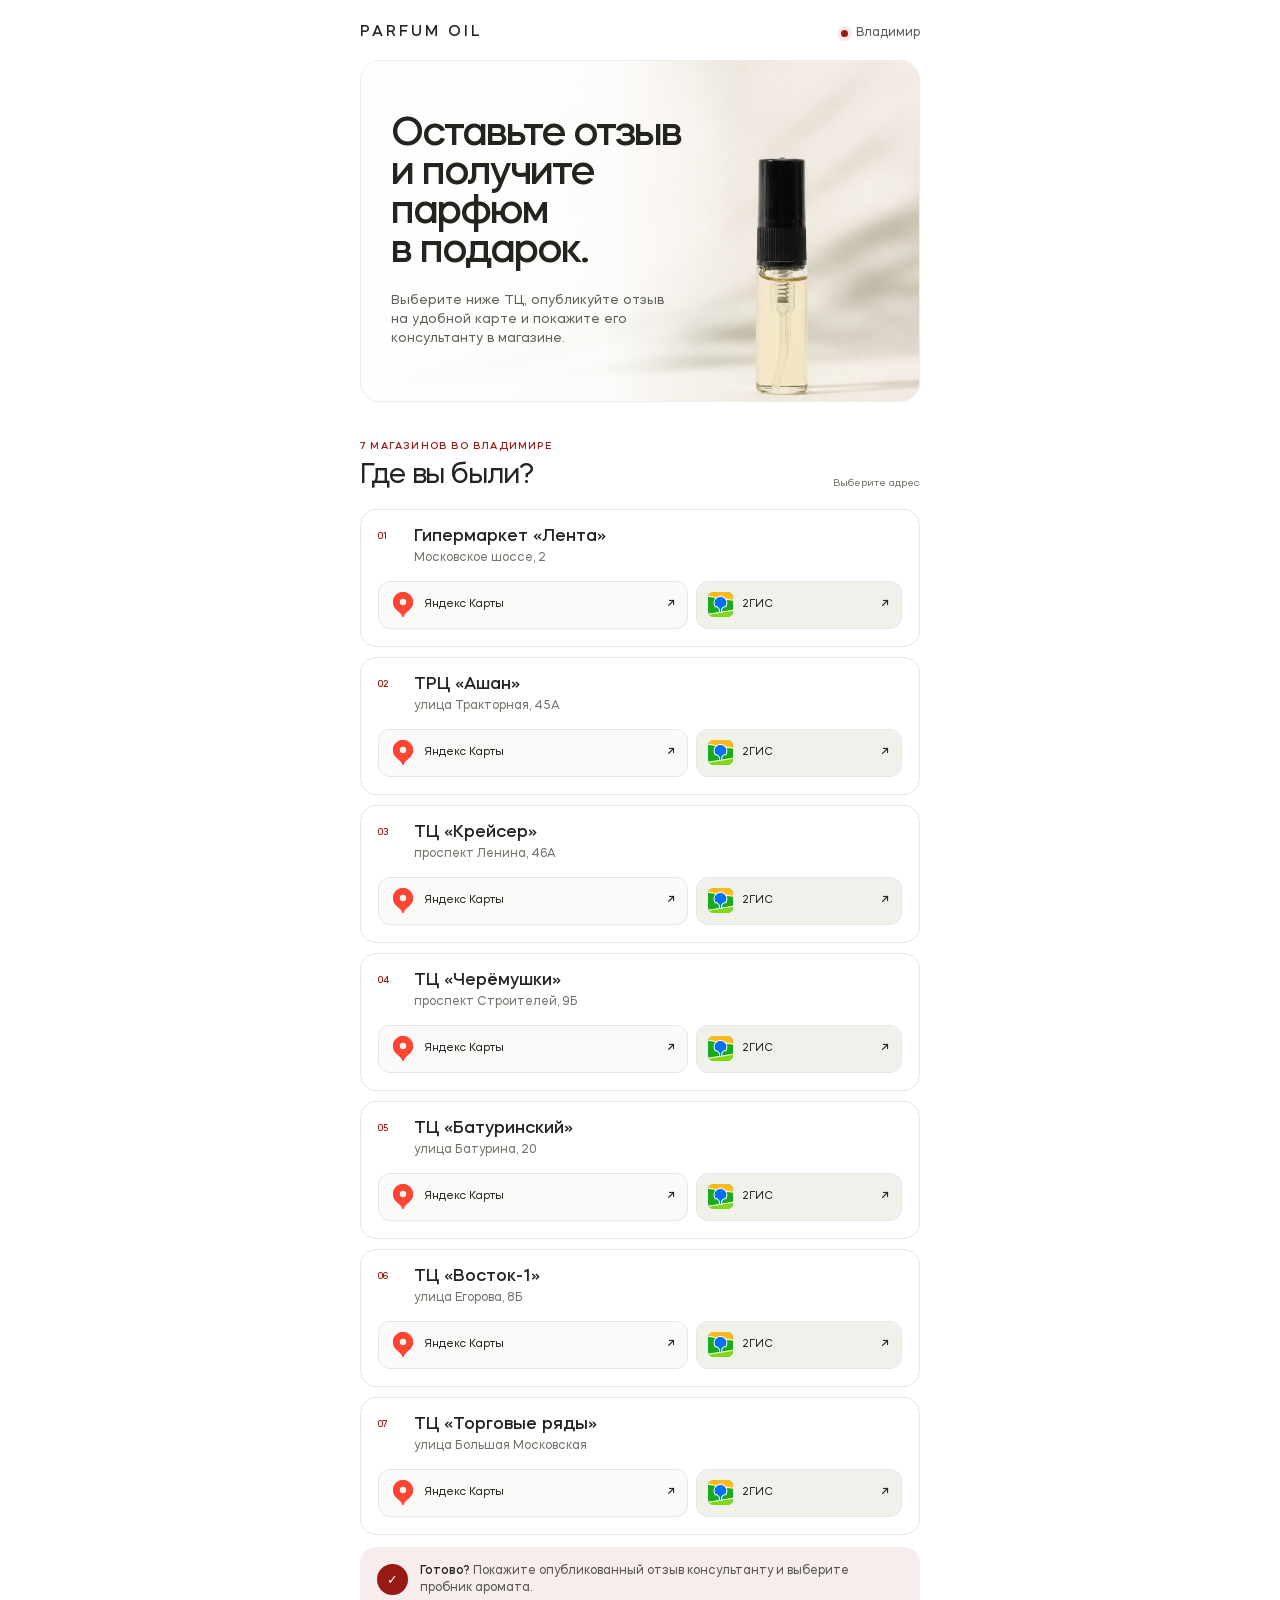
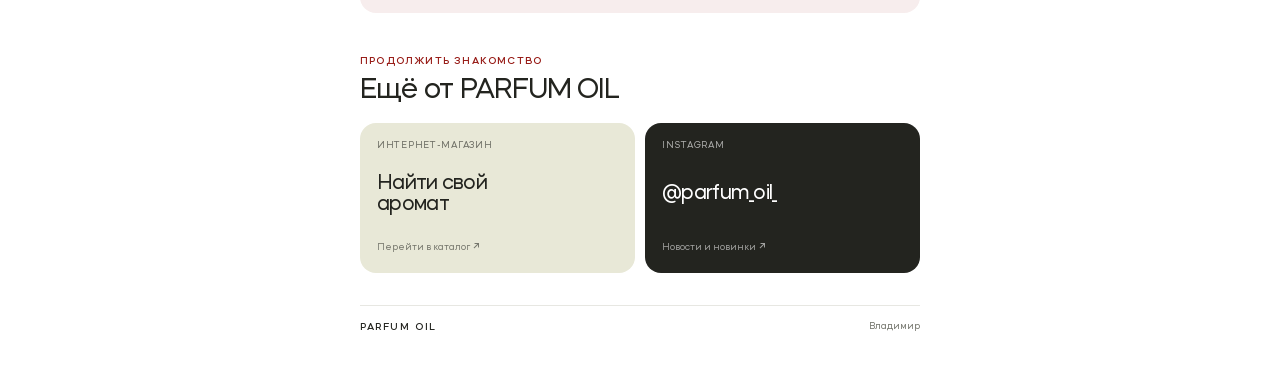
==== index.html @ 74a13878 "Publish static Vladimir review landing page" ====
<!doctype html>
<html lang="ru">
  <head>
    <meta charset="UTF-8" />
    <meta name="viewport" content="width=device-width, initial-scale=1" />
    <meta name="theme-color" content="#ffffff" />
    <meta
      name="description"
      content="Адреса PARFUM OIL во Владимире и ссылки для публикации отзыва."
    />
    <title>PARFUM OIL — отзыв за подарок</title>
    <link rel="preload" href="MazzardH-Regular.ttf" as="font" type="font/ttf" crossorigin />
    <link rel="preload" href="MazzardH-Medium.ttf" as="font" type="font/ttf" crossorigin />
    <link rel="stylesheet" href="styles.css" />
  </head>
  <body>
    <main class="page-shell">
      <header class="topbar">
        <a class="wordmark" href="#top" aria-label="PARFUM OIL — начало страницы">PARFUM OIL</a>
        <span class="city"><i aria-hidden="true"></i>Владимир</span>
      </header>

      <section class="hero" id="top" aria-labelledby="hero-title">
        <img
          class="hero-image"
          src="assets/banner-variants/banner-01-new-sample.png"
          alt="Пробник парфюма PARFUM OIL"
        />
        <div class="hero-copy">
          <h1 id="hero-title">
            Оставьте отзыв<br />
            и получите<br />
            парфюм<br />
            в подарок.
          </h1>
          <p>
            Выберите ниже ТЦ, опубликуйте отзыв на удобной карте и покажите его
            консультанту в магазине.
          </p>
        </div>
      </section>

      <section class="locations" aria-labelledby="locations-title">
        <div class="section-heading">
          <div>
            <span class="eyebrow">7 магазинов во Владимире</span>
            <h2 id="locations-title">Где вы были?</h2>
          </div>
          <span class="step">Выберите адрес</span>
        </div>

        <div class="location-list">
          <article class="location-card">
            <div class="location-copy">
              <span class="location-number">01</span>
              <div><h3>Гипермаркет «Лента»</h3><p>Московское шоссе, 2</p></div>
            </div>
            <div class="map-links">
              <a href="https://yandex.ru/maps/?text=Владимир%2C%20Московское%20шоссе%2C%202%2C%20Лента" target="_blank" rel="noreferrer">
                <img src="yandex-maps-logo.svg" alt="" />
                <span>Яндекс Карты</span><b aria-hidden="true">↗</b>
              </a>
              <a class="gis" href="https://2gis.ru/vladimir/search/Московское%20шоссе%202%20Лента" target="_blank" rel="noreferrer">
                <img src="2gis-icon-logo.svg" alt="" />
                <span>2ГИС</span><b aria-hidden="true">↗</b>
              </a>
            </div>
          </article>

          <article class="location-card">
            <div class="location-copy">
              <span class="location-number">02</span>
              <div><h3>ТРЦ «Ашан»</h3><p>улица Тракторная, 45А</p></div>
            </div>
            <div class="map-links">
              <a href="https://yandex.ru/maps/?text=Владимир%2C%20Тракторная%2045А%2C%20Ашан" target="_blank" rel="noreferrer">
                <img src="yandex-maps-logo.svg" alt="" />
                <span>Яндекс Карты</span><b aria-hidden="true">↗</b>
              </a>
              <a class="gis" href="https://2gis.ru/vladimir/search/Тракторная%2045А%20Ашан" target="_blank" rel="noreferrer">
                <img src="2gis-icon-logo.svg" alt="" />
                <span>2ГИС</span><b aria-hidden="true">↗</b>
              </a>
            </div>
          </article>

          <article class="location-card">
            <div class="location-copy">
              <span class="location-number">03</span>
              <div><h3>ТЦ «Крейсер»</h3><p>проспект Ленина, 46А</p></div>
            </div>
            <div class="map-links">
              <a href="https://yandex.ru/maps/?text=Владимир%2C%20проспект%20Ленина%2046А%2C%20Крейсер" target="_blank" rel="noreferrer">
                <img src="yandex-maps-logo.svg" alt="" />
                <span>Яндекс Карты</span><b aria-hidden="true">↗</b>
              </a>
              <a class="gis" href="https://2gis.ru/vladimir/search/проспект%20Ленина%2046А%20Крейсер" target="_blank" rel="noreferrer">
                <img src="2gis-icon-logo.svg" alt="" />
                <span>2ГИС</span><b aria-hidden="true">↗</b>
              </a>
            </div>
          </article>

          <article class="location-card">
            <div class="location-copy">
              <span class="location-number">04</span>
              <div><h3>ТЦ «Черёмушки»</h3><p>проспект Строителей, 9Б</p></div>
            </div>
            <div class="map-links">
              <a href="https://yandex.ru/maps/?text=Владимир%2C%20проспект%20Строителей%209Б%2C%20Черемушки" target="_blank" rel="noreferrer">
                <img src="yandex-maps-logo.svg" alt="" />
                <span>Яндекс Карты</span><b aria-hidden="true">↗</b>
              </a>
              <a class="gis" href="https://2gis.ru/vladimir/search/проспект%20Строителей%209Б%20Черемушки" target="_blank" rel="noreferrer">
                <img src="2gis-icon-logo.svg" alt="" />
                <span>2ГИС</span><b aria-hidden="true">↗</b>
              </a>
            </div>
          </article>

          <article class="location-card">
            <div class="location-copy">
              <span class="location-number">05</span>
              <div><h3>ТЦ «Батуринский»</h3><p>улица Батурина, 20</p></div>
            </div>
            <div class="map-links">
              <a href="https://yandex.ru/maps/?text=Владимир%2C%20улица%20Батурина%2020%2C%20Батуринский" target="_blank" rel="noreferrer">
                <img src="yandex-maps-logo.svg" alt="" />
                <span>Яндекс Карты</span><b aria-hidden="true">↗</b>
              </a>
              <a class="gis" href="https://2gis.ru/vladimir/search/улица%20Батурина%2020%20Батуринский" target="_blank" rel="noreferrer">
                <img src="2gis-icon-logo.svg" alt="" />
                <span>2ГИС</span><b aria-hidden="true">↗</b>
              </a>
            </div>
          </article>

          <article class="location-card">
            <div class="location-copy">
              <span class="location-number">06</span>
              <div><h3>ТЦ «Восток-1»</h3><p>улица Егорова, 8Б</p></div>
            </div>
            <div class="map-links">
              <a href="https://yandex.ru/maps/?text=Владимир%2C%20улица%20Егорова%208Б%2C%20Восток-1" target="_blank" rel="noreferrer">
                <img src="yandex-maps-logo.svg" alt="" />
                <span>Яндекс Карты</span><b aria-hidden="true">↗</b>
              </a>
              <a class="gis" href="https://2gis.ru/vladimir/search/улица%20Егорова%208Б%20Восток-1" target="_blank" rel="noreferrer">
                <img src="2gis-icon-logo.svg" alt="" />
                <span>2ГИС</span><b aria-hidden="true">↗</b>
              </a>
            </div>
          </article>

          <article class="location-card">
            <div class="location-copy">
              <span class="location-number">07</span>
              <div><h3>ТЦ «Торговые ряды»</h3><p>улица Большая Московская</p></div>
            </div>
            <div class="map-links">
              <a href="https://yandex.ru/maps/?text=Владимир%2C%20Большая%20Московская%2C%20Торговые%20ряды" target="_blank" rel="noreferrer">
                <img src="yandex-maps-logo.svg" alt="" />
                <span>Яндекс Карты</span><b aria-hidden="true">↗</b>
              </a>
              <a class="gis" href="https://2gis.ru/vladimir/search/Большая%20Московская%20Торговые%20ряды" target="_blank" rel="noreferrer">
                <img src="2gis-icon-logo.svg" alt="" />
                <span>2ГИС</span><b aria-hidden="true">↗</b>
              </a>
            </div>
          </article>
        </div>
      </section>

      <aside class="reward-note">
        <span aria-hidden="true">✓</span>
        <p><strong>Готово?</strong> Покажите опубликованный отзыв консультанту и выберите пробник аромата.</p>
      </aside>

      <section class="discover" aria-labelledby="discover-title">
        <span class="eyebrow">Продолжить знакомство</span>
        <h2 id="discover-title">Ещё от PARFUM OIL</h2>
        <div class="discover-grid">
          <a class="discover-card shop-card" href="https://parfumoil.ru/1" target="_blank" rel="noreferrer">
            <span>Интернет-магазин</span>
            <strong>Найти свой аромат</strong>
            <small>Перейти в каталог <b aria-hidden="true">↗</b></small>
          </a>
          <a class="discover-card instagram-card" href="https://www.instagram.com/parfum_oil_/" target="_blank" rel="noreferrer">
            <span>Instagram</span>
            <strong>@parfum_oil_</strong>
            <small>Новости и новинки <b aria-hidden="true">↗</b></small>
          </a>
        </div>
      </section>

      <footer><span>PARFUM OIL</span><small>Владимир</small></footer>
    </main>
  </body>
</html>
---- styles.css ----
@font-face {
  font-family: "Mazzard H";
  src: url("MazzardH-Regular.ttf") format("truetype");
  font-style: normal;
  font-weight: 400;
  font-display: swap;
}

@font-face {
  font-family: "Mazzard H";
  src: url("MazzardH-Medium.ttf") format("truetype");
  font-style: normal;
  font-weight: 500 700;
  font-display: swap;
}

:root {
  --ink: #23241f;
  --muted: #707168;
  --red: #961914;
  --sage: #a8b69b;
  --sage-light: #eef2eb;
  --cream: #f5f1e7;
  --line: #e7e7e2;
  --white: #ffffff;
}

* { box-sizing: border-box; }

html { scroll-behavior: smooth; }

body {
  margin: 0;
  background: var(--white);
  color: var(--ink);
  font-family: "Mazzard H", "Avenir Next", Avenir, Montserrat, Arial, sans-serif;
  font-size: 16px;
  font-weight: 400;
  text-rendering: optimizeLegibility;
  -webkit-font-smoothing: antialiased;
}

a { color: inherit; text-decoration: none; -webkit-tap-highlight-color: transparent; }
h1, h2, h3, p { margin: 0; }
img { display: block; max-width: 100%; }

.page-shell {
  width: min(100% - 32px, 560px);
  margin: 0 auto;
  padding: 24px 0 40px;
}

.topbar {
  display: flex;
  align-items: center;
  justify-content: space-between;
  gap: 16px;
  margin-bottom: 18px;
}

.wordmark {
  font-size: 15px;
  font-weight: 600;
  letter-spacing: .2em;
  white-space: nowrap;
}

.city {
  display: inline-flex;
  align-items: center;
  gap: 8px;
  color: #565750;
  font-size: 12px;
}

.city i {
  width: 7px;
  height: 7px;
  border-radius: 50%;
  background: var(--red);
  box-shadow: 0 0 0 4px rgba(150, 25, 20, .09);
}

.hero {
  min-height: 340px;
  position: relative;
  overflow: hidden;
  border: 1px solid #eeede8;
  border-radius: 20px;
  background: var(--cream);
  isolation: isolate;
}

.hero::after {
  content: "";
  position: absolute;
  inset: 0;
  z-index: -1;
  background: linear-gradient(90deg, rgba(255,255,255,.98) 0%, rgba(255,255,255,.83) 44%, rgba(255,255,255,0) 68%);
  pointer-events: none;
}

.hero-image {
  width: 100%;
  height: 100%;
  position: absolute;
  inset: 0;
  z-index: -2;
  object-fit: cover;
  object-position: center;
  transform: translate(3.5%, -4%) scale(1.09);
  transform-origin: center;
}

.hero-copy {
  width: 66%;
  min-height: 340px;
  padding: 30px 0 28px 30px;
  display: flex;
  flex-direction: column;
  align-items: flex-start;
  justify-content: center;
}

.eyebrow {
  color: var(--red);
  font-size: 10px;
  font-weight: 600;
  letter-spacing: .12em;
  text-transform: uppercase;
}

.hero h1 {
  max-width: 330px;
  font-size: clamp(33px, 5.9vw, 40px);
  font-weight: 500;
  line-height: .98;
  letter-spacing: -.05em;
}

.hero p {
  max-width: 290px;
  margin-top: 18px;
  color: #5d5e56;
  font-size: 13px;
  line-height: 1.48;
}

.locations { margin-top: 34px; }

.section-heading {
  display: flex;
  align-items: flex-end;
  justify-content: space-between;
  gap: 18px;
  margin-bottom: 16px;
}

.section-heading h2,
.discover h2 {
  margin-top: 5px;
  font-size: 28px;
  font-weight: 400;
  letter-spacing: -.04em;
}

.step {
  padding-bottom: 4px;
  color: var(--muted);
  font-size: 10px;
  white-space: nowrap;
}

.location-list { display: grid; gap: 10px; }

.location-card {
  padding: 17px;
  border: 1px solid var(--line);
  border-radius: 16px;
  background: var(--white);
}

.location-copy {
  display: grid;
  grid-template-columns: 25px 1fr;
  gap: 11px;
  align-items: start;
  margin-bottom: 14px;
}

.location-number {
  padding-top: 4px;
  color: var(--red);
  font-size: 9px;
  font-weight: 600;
}

.location-card h3 {
  font-size: 17px;
  font-weight: 500;
  line-height: 1.2;
}

.location-card p {
  margin-top: 4px;
  color: var(--muted);
  font-size: 12px;
  line-height: 1.3;
}

.map-links {
  display: grid;
  grid-template-columns: 1.2fr .8fr;
  gap: 8px;
}

.map-links a {
  min-width: 0;
  min-height: 48px;
  padding: 8px 11px;
  display: flex;
  align-items: center;
  gap: 9px;
  border: 1px solid var(--line);
  border-radius: 12px;
  background: #fafaf8;
  font-size: 11px;
  transition: transform 150ms ease, border-color 150ms ease, background-color 150ms ease;
}

.map-links a.gis { background: var(--sage-light); }
.map-links a:hover { transform: translateY(-1px); border-color: #c6c7c0; }
.map-links a:focus-visible { outline: 2px solid var(--red); outline-offset: 2px; }
.map-links img { width: 25px; height: 25px; object-fit: contain; flex: 0 0 auto; }
.map-links a:first-child img { width: 21px; margin: 0 2px; }
.map-links b { margin-left: auto; font-size: 15px; font-weight: 400; }

.reward-note {
  margin-top: 12px;
  padding: 16px 17px;
  display: grid;
  grid-template-columns: 31px 1fr;
  gap: 12px;
  align-items: center;
  border-radius: 16px;
  background: #f7eded;
}

.reward-note > span {
  width: 31px;
  height: 31px;
  display: grid;
  place-items: center;
  border-radius: 50%;
  background: var(--red);
  color: white;
  font-size: 13px;
}

.reward-note p { color: #53544d; font-size: 12px; line-height: 1.42; }
.reward-note strong { color: var(--ink); font-weight: 600; }

.discover { margin-top: 38px; }
.discover-grid { display: grid; grid-template-columns: 1fr 1fr; gap: 10px; margin-top: 15px; }

.discover-card {
  min-height: 150px;
  padding: 17px;
  display: flex;
  flex-direction: column;
  align-items: flex-start;
  justify-content: space-between;
  border-radius: 16px;
}

.discover-card > span { font-size: 9px; letter-spacing: .08em; text-transform: uppercase; opacity: .63; }
.discover-card > strong { max-width: 150px; font-size: 20px; font-weight: 400; line-height: 1.05; letter-spacing: -.035em; }
.discover-card > small { font-size: 9px; line-height: 1.35; opacity: .58; }
.discover-card b { font-size: 13px; font-weight: 400; }
.shop-card { background: #e8e8d7; transition: transform 150ms ease; }
.shop-card:hover { transform: translateY(-2px); }
.shop-card:focus-visible { outline: 2px solid var(--red); outline-offset: 2px; }
.instagram-card { background: var(--ink); color: white; transition: transform 150ms ease; }
.instagram-card:hover { transform: translateY(-2px); }
.instagram-card:focus-visible { outline: 2px solid var(--red); outline-offset: 2px; }

footer {
  margin-top: 32px;
  padding-top: 15px;
  display: flex;
  align-items: center;
  justify-content: space-between;
  border-top: 1px solid var(--line);
}

footer span { font-size: 10px; font-weight: 600; letter-spacing: .16em; }
footer small { color: var(--muted); font-size: 9px; }

@media (max-width: 520px) {
  .page-shell { width: min(100% - 24px, 560px); padding-top: 18px; }
  .hero { min-height: 300px; border-radius: 17px; }
  .hero-copy { width: 66%; min-height: 300px; padding: 24px 0 23px 21px; }
  .hero h1 { font-size: clamp(28px, 7.9vw, 36px); }
  .hero p { max-width: 220px; font-size: 11px; }
  .hero::after { background: linear-gradient(90deg, rgba(255,255,255,.99) 0%, rgba(255,255,255,.87) 47%, rgba(255,255,255,0) 72%); }
  .locations { margin-top: 28px; }
}

@media (max-width: 370px) {
  .wordmark { font-size: 13px; }
  .hero { min-height: 290px; }
  .hero-copy { width: 67%; min-height: 290px; padding-left: 17px; }
  .hero h1 { font-size: 27px; }
  .hero p { font-size: 10px; }
  .map-links a { padding-inline: 8px; gap: 6px; }
  .map-links a span { font-size: 10px; }
  .discover-card { min-height: 140px; padding: 14px; }
}

@media (prefers-reduced-motion: reduce) {
  html { scroll-behavior: auto; }
  *, *::before, *::after { transition-duration: .01ms !important; }
}
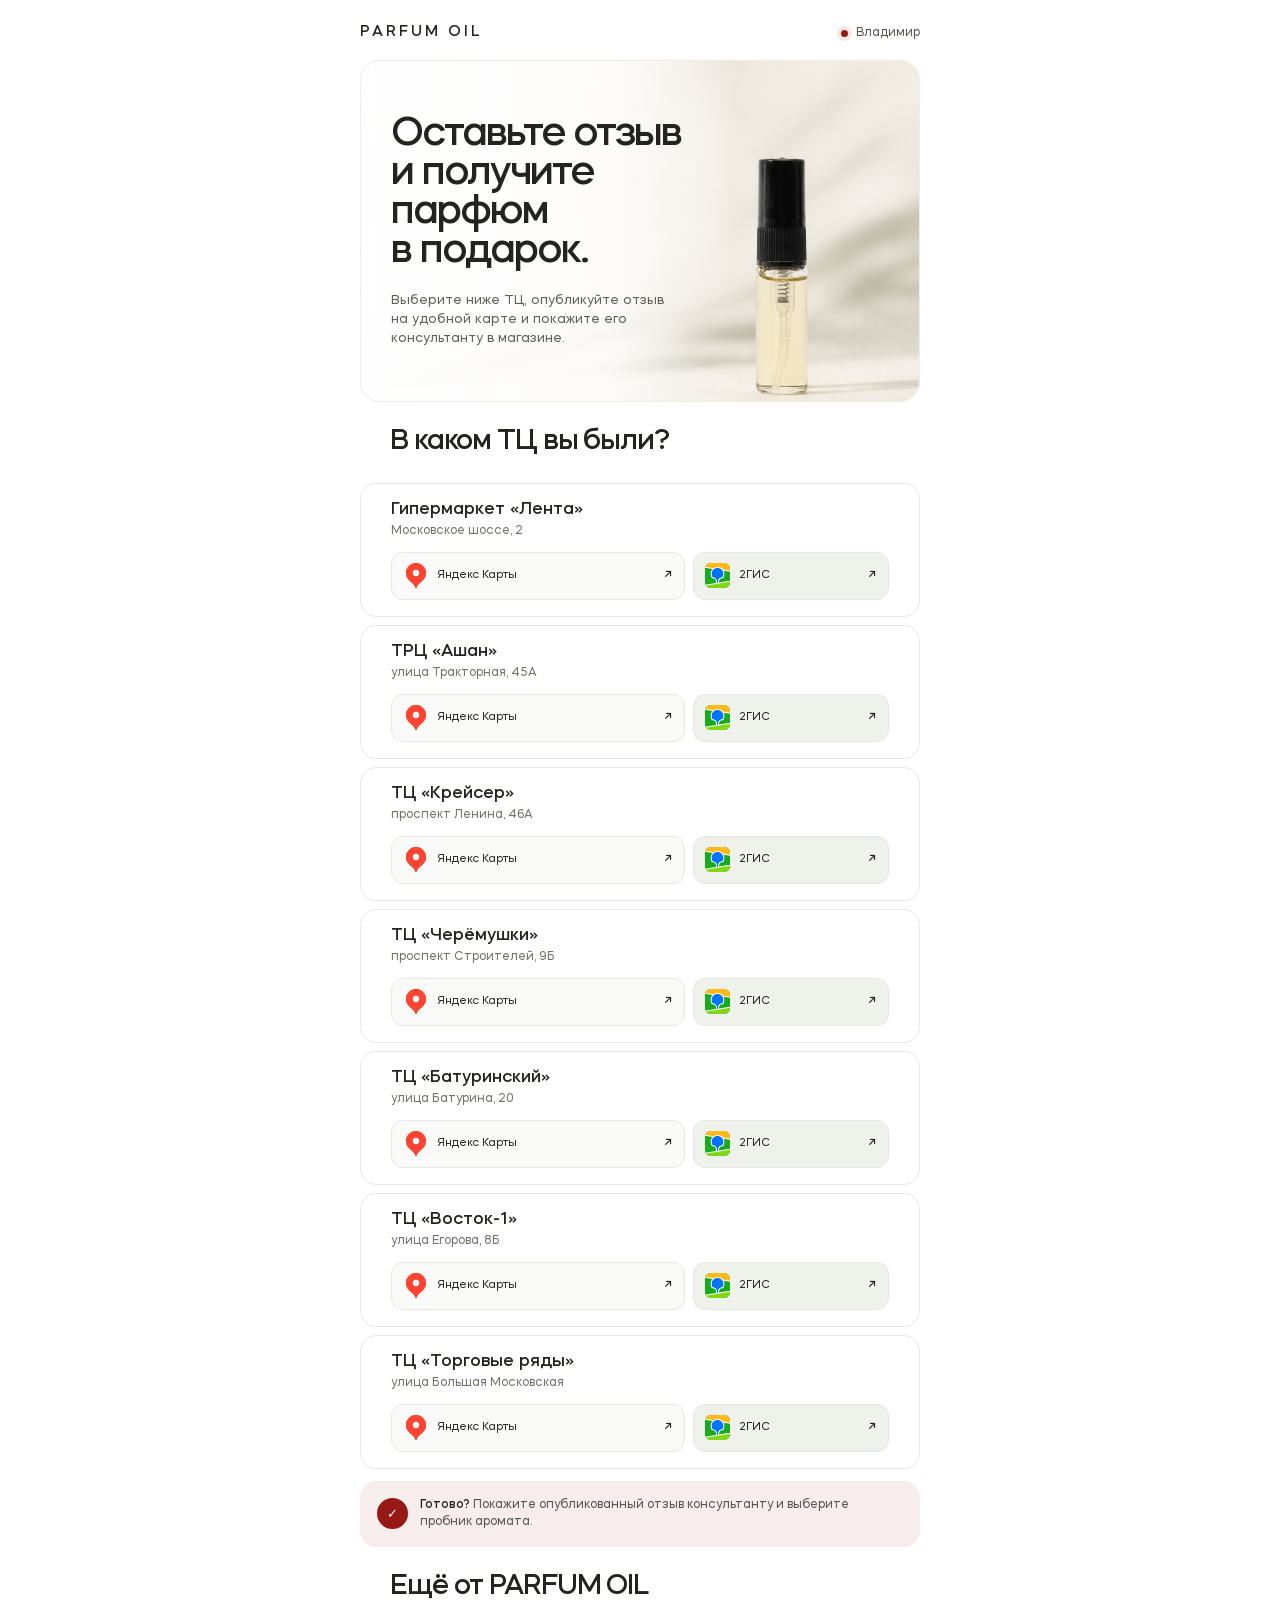
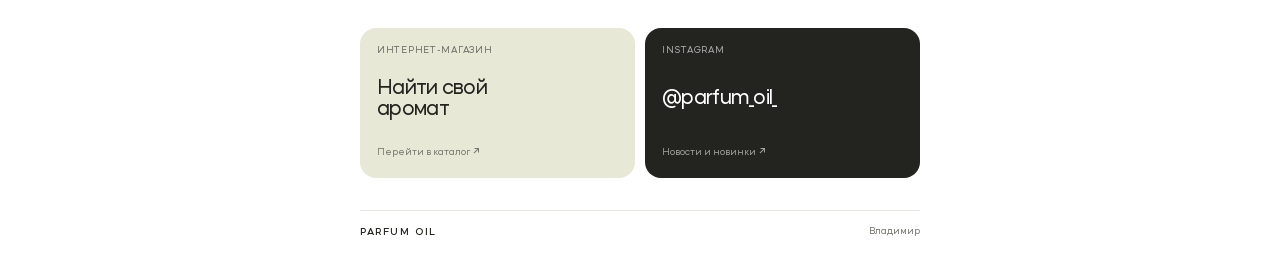
==== commit 8038759b: "Refine spacing and store section" ====
--- a/index.html
+++ b/index.html
@@ -42,17 +42,12 @@
 
       <section class="locations" aria-labelledby="locations-title">
         <div class="section-heading">
-          <div>
-            <span class="eyebrow">7 магазинов во Владимире</span>
-            <h2 id="locations-title">Где вы были?</h2>
-          </div>
-          <span class="step">Выберите адрес</span>
+          <h2 id="locations-title">В каком ТЦ вы были?</h2>
         </div>
 
         <div class="location-list">
           <article class="location-card">
             <div class="location-copy">
-              <span class="location-number">01</span>
               <div><h3>Гипермаркет «Лента»</h3><p>Московское шоссе, 2</p></div>
             </div>
             <div class="map-links">
@@ -69,7 +64,6 @@
 
           <article class="location-card">
             <div class="location-copy">
-              <span class="location-number">02</span>
               <div><h3>ТРЦ «Ашан»</h3><p>улица Тракторная, 45А</p></div>
             </div>
             <div class="map-links">
@@ -86,7 +80,6 @@
 
           <article class="location-card">
             <div class="location-copy">
-              <span class="location-number">03</span>
               <div><h3>ТЦ «Крейсер»</h3><p>проспект Ленина, 46А</p></div>
             </div>
             <div class="map-links">
@@ -103,7 +96,6 @@
 
           <article class="location-card">
             <div class="location-copy">
-              <span class="location-number">04</span>
               <div><h3>ТЦ «Черёмушки»</h3><p>проспект Строителей, 9Б</p></div>
             </div>
             <div class="map-links">
@@ -120,7 +112,6 @@
 
           <article class="location-card">
             <div class="location-copy">
-              <span class="location-number">05</span>
               <div><h3>ТЦ «Батуринский»</h3><p>улица Батурина, 20</p></div>
             </div>
             <div class="map-links">
@@ -137,7 +128,6 @@
 
           <article class="location-card">
             <div class="location-copy">
-              <span class="location-number">06</span>
               <div><h3>ТЦ «Восток-1»</h3><p>улица Егорова, 8Б</p></div>
             </div>
             <div class="map-links">
@@ -154,7 +144,6 @@
 
           <article class="location-card">
             <div class="location-copy">
-              <span class="location-number">07</span>
               <div><h3>ТЦ «Торговые ряды»</h3><p>улица Большая Московская</p></div>
             </div>
             <div class="map-links">
@@ -177,7 +166,6 @@
       </aside>
 
       <section class="discover" aria-labelledby="discover-title">
-        <span class="eyebrow">Продолжить знакомство</span>
         <h2 id="discover-title">Ещё от PARFUM OIL</h2>
         <div class="discover-grid">
           <a class="discover-card shop-card" href="https://parfumoil.ru/1" target="_blank" rel="noreferrer">
--- a/styles.css
+++ b/styles.css
@@ -45,6 +45,8 @@
 img { display: block; max-width: 100%; }
 
 .page-shell {
+  --content-inset: 30px;
+  --section-rhythm: 24px;
   width: min(100% - 32px, 560px);
   margin: 0 auto;
   padding: 24px 0 40px;
@@ -115,19 +117,11 @@
 .hero-copy {
   width: 66%;
   min-height: 340px;
-  padding: 30px 0 28px 30px;
+  padding: 30px 0 28px var(--content-inset);
   display: flex;
   flex-direction: column;
   align-items: flex-start;
   justify-content: center;
-}
-
-.eyebrow {
-  color: var(--red);
-  font-size: 10px;
-  font-weight: 600;
-  letter-spacing: .12em;
-  text-transform: uppercase;
 }
 
 .hero h1 {
@@ -146,53 +140,32 @@
   line-height: 1.48;
 }
 
-.locations { margin-top: 34px; }
+.locations { margin-top: var(--section-rhythm); }
 
 .section-heading {
-  display: flex;
-  align-items: flex-end;
-  justify-content: space-between;
-  gap: 18px;
-  margin-bottom: 16px;
+  margin-bottom: var(--section-rhythm);
+  padding-inline: var(--content-inset);
 }
 
 .section-heading h2,
 .discover h2 {
-  margin-top: 5px;
   font-size: 28px;
-  font-weight: 400;
+  font-weight: 500;
   letter-spacing: -.04em;
 }
 
-.step {
-  padding-bottom: 4px;
-  color: var(--muted);
-  font-size: 10px;
-  white-space: nowrap;
-}
-
-.location-list { display: grid; gap: 10px; }
+.location-list { display: grid; gap: 8px; }
 
 .location-card {
-  padding: 17px;
+  position: relative;
+  padding: 16px var(--content-inset);
   border: 1px solid var(--line);
   border-radius: 16px;
   background: var(--white);
 }
 
 .location-copy {
-  display: grid;
-  grid-template-columns: 25px 1fr;
-  gap: 11px;
-  align-items: start;
-  margin-bottom: 14px;
-}
-
-.location-number {
-  padding-top: 4px;
-  color: var(--red);
-  font-size: 9px;
-  font-weight: 600;
+  margin-bottom: 12px;
 }
 
 .location-card h3 {
@@ -260,8 +233,9 @@
 .reward-note p { color: #53544d; font-size: 12px; line-height: 1.42; }
 .reward-note strong { color: var(--ink); font-weight: 600; }
 
-.discover { margin-top: 38px; }
-.discover-grid { display: grid; grid-template-columns: 1fr 1fr; gap: 10px; margin-top: 15px; }
+.discover { margin-top: var(--section-rhythm); }
+.discover > h2 { margin-left: var(--content-inset); }
+.discover-grid { display: grid; grid-template-columns: 1fr 1fr; gap: 10px; margin-top: var(--section-rhythm); }
 
 .discover-card {
   min-height: 150px;
@@ -297,19 +271,23 @@
 footer small { color: var(--muted); font-size: 9px; }
 
 @media (max-width: 520px) {
-  .page-shell { width: min(100% - 24px, 560px); padding-top: 18px; }
+  .page-shell {
+    --content-inset: 21px;
+    width: min(100% - 24px, 560px);
+    padding-top: 18px;
+  }
   .hero { min-height: 300px; border-radius: 17px; }
-  .hero-copy { width: 66%; min-height: 300px; padding: 24px 0 23px 21px; }
+  .hero-copy { width: 66%; min-height: 300px; padding: 24px 0 23px var(--content-inset); }
   .hero h1 { font-size: clamp(28px, 7.9vw, 36px); }
   .hero p { max-width: 220px; font-size: 11px; }
   .hero::after { background: linear-gradient(90deg, rgba(255,255,255,.99) 0%, rgba(255,255,255,.87) 47%, rgba(255,255,255,0) 72%); }
-  .locations { margin-top: 28px; }
 }
 
 @media (max-width: 370px) {
+  .page-shell { --content-inset: 17px; }
   .wordmark { font-size: 13px; }
   .hero { min-height: 290px; }
-  .hero-copy { width: 67%; min-height: 290px; padding-left: 17px; }
+  .hero-copy { width: 67%; min-height: 290px; padding-left: var(--content-inset); }
   .hero h1 { font-size: 27px; }
   .hero p { font-size: 10px; }
   .map-links a { padding-inline: 8px; gap: 6px; }
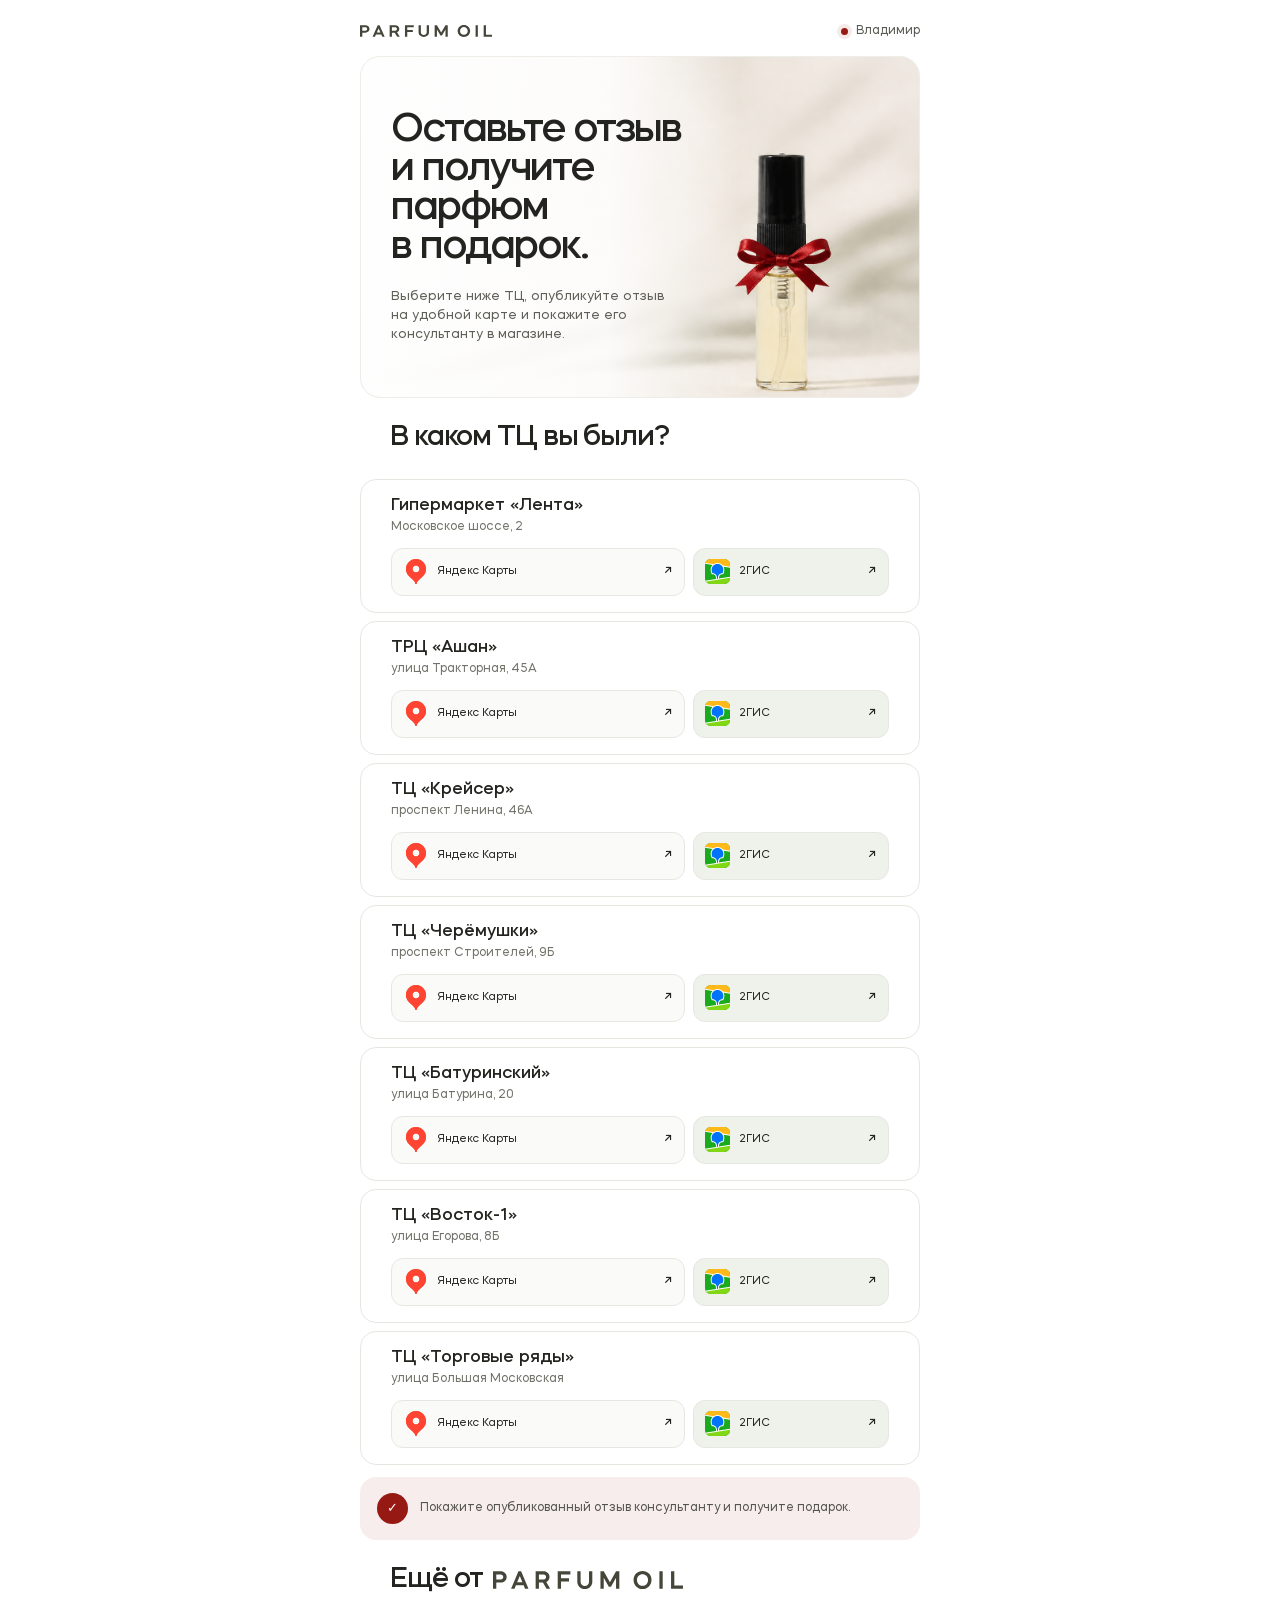
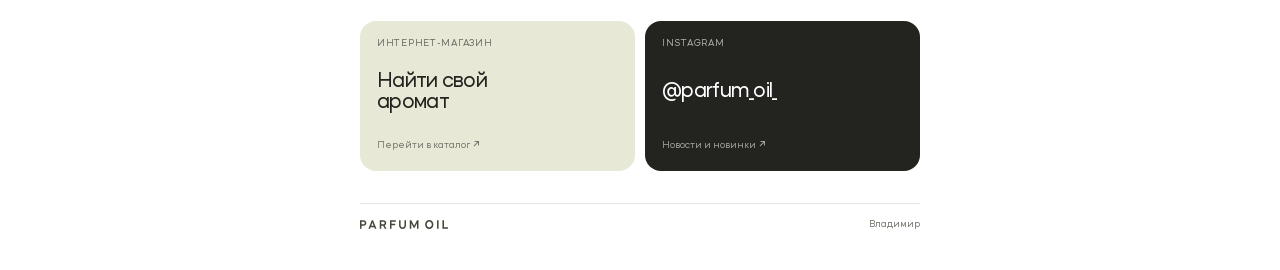
==== commit e22b4c68: "Add final gift banner and store links" ====
--- a/index.html
+++ b/index.html
@@ -16,15 +16,17 @@
   <body>
     <main class="page-shell">
       <header class="topbar">
-        <a class="wordmark" href="#top" aria-label="PARFUM OIL — начало страницы">PARFUM OIL</a>
+        <a class="wordmark" href="#top" aria-label="PARFUM OIL — начало страницы">
+          <img src="logo_parfumoil.svg" alt="PARFUM OIL" />
+        </a>
         <span class="city"><i aria-hidden="true"></i>Владимир</span>
       </header>
 
       <section class="hero" id="top" aria-labelledby="hero-title">
         <img
           class="hero-image"
-          src="assets/banner-variants/banner-01-new-sample.png"
-          alt="Пробник парфюма PARFUM OIL"
+          src="assets/banner-variants/banner-01-new-sample-gift-crisp-v2.png"
+          alt="Пробник парфюма PARFUM OIL с подарочным бантом"
         />
         <div class="hero-copy">
           <h1 id="hero-title">
@@ -51,11 +53,11 @@
               <div><h3>Гипермаркет «Лента»</h3><p>Московское шоссе, 2</p></div>
             </div>
             <div class="map-links">
-              <a href="https://yandex.ru/maps/?text=Владимир%2C%20Московское%20шоссе%2C%202%2C%20Лента" target="_blank" rel="noreferrer">
+              <a href="https://yandex.ru/maps/-/CPHQECnp" target="_blank" rel="noreferrer">
                 <img src="yandex-maps-logo.svg" alt="" />
                 <span>Яндекс Карты</span><b aria-hidden="true">↗</b>
               </a>
-              <a class="gis" href="https://2gis.ru/vladimir/search/Московское%20шоссе%202%20Лента" target="_blank" rel="noreferrer">
+              <a class="gis" href="https://go.2gis.com/aZnyq" target="_blank" rel="noreferrer">
                 <img src="2gis-icon-logo.svg" alt="" />
                 <span>2ГИС</span><b aria-hidden="true">↗</b>
               </a>
@@ -67,11 +69,11 @@
               <div><h3>ТРЦ «Ашан»</h3><p>улица Тракторная, 45А</p></div>
             </div>
             <div class="map-links">
-              <a href="https://yandex.ru/maps/?text=Владимир%2C%20Тракторная%2045А%2C%20Ашан" target="_blank" rel="noreferrer">
+              <a href="https://yandex.ru/maps/-/CTgwJALR" target="_blank" rel="noreferrer">
                 <img src="yandex-maps-logo.svg" alt="" />
                 <span>Яндекс Карты</span><b aria-hidden="true">↗</b>
               </a>
-              <a class="gis" href="https://2gis.ru/vladimir/search/Тракторная%2045А%20Ашан" target="_blank" rel="noreferrer">
+              <a class="gis" href="https://go.2gis.com/lVcGr" target="_blank" rel="noreferrer">
                 <img src="2gis-icon-logo.svg" alt="" />
                 <span>2ГИС</span><b aria-hidden="true">↗</b>
               </a>
@@ -83,11 +85,11 @@
               <div><h3>ТЦ «Крейсер»</h3><p>проспект Ленина, 46А</p></div>
             </div>
             <div class="map-links">
-              <a href="https://yandex.ru/maps/?text=Владимир%2C%20проспект%20Ленина%2046А%2C%20Крейсер" target="_blank" rel="noreferrer">
+              <a href="https://yandex.ru/maps/-/CTgwNMKR" target="_blank" rel="noreferrer">
                 <img src="yandex-maps-logo.svg" alt="" />
                 <span>Яндекс Карты</span><b aria-hidden="true">↗</b>
               </a>
-              <a class="gis" href="https://2gis.ru/vladimir/search/проспект%20Ленина%2046А%20Крейсер" target="_blank" rel="noreferrer">
+              <a class="gis" href="https://go.2gis.com/lJ5BS" target="_blank" rel="noreferrer">
                 <img src="2gis-icon-logo.svg" alt="" />
                 <span>2ГИС</span><b aria-hidden="true">↗</b>
               </a>
@@ -99,11 +101,11 @@
               <div><h3>ТЦ «Черёмушки»</h3><p>проспект Строителей, 9Б</p></div>
             </div>
             <div class="map-links">
-              <a href="https://yandex.ru/maps/?text=Владимир%2C%20проспект%20Строителей%209Б%2C%20Черемушки" target="_blank" rel="noreferrer">
+              <a href="https://yandex.ru/maps/-/CTgwNR-6" target="_blank" rel="noreferrer">
                 <img src="yandex-maps-logo.svg" alt="" />
                 <span>Яндекс Карты</span><b aria-hidden="true">↗</b>
               </a>
-              <a class="gis" href="https://2gis.ru/vladimir/search/проспект%20Строителей%209Б%20Черемушки" target="_blank" rel="noreferrer">
+              <a class="gis" href="https://go.2gis.com/BIgNF" target="_blank" rel="noreferrer">
                 <img src="2gis-icon-logo.svg" alt="" />
                 <span>2ГИС</span><b aria-hidden="true">↗</b>
               </a>
@@ -115,11 +117,11 @@
               <div><h3>ТЦ «Батуринский»</h3><p>улица Батурина, 20</p></div>
             </div>
             <div class="map-links">
-              <a href="https://yandex.ru/maps/?text=Владимир%2C%20улица%20Батурина%2020%2C%20Батуринский" target="_blank" rel="noreferrer">
+              <a href="https://yandex.ru/maps/-/CTgwNW28" target="_blank" rel="noreferrer">
                 <img src="yandex-maps-logo.svg" alt="" />
                 <span>Яндекс Карты</span><b aria-hidden="true">↗</b>
               </a>
-              <a class="gis" href="https://2gis.ru/vladimir/search/улица%20Батурина%2020%20Батуринский" target="_blank" rel="noreferrer">
+              <a class="gis" href="https://go.2gis.com/5C3QD" target="_blank" rel="noreferrer">
                 <img src="2gis-icon-logo.svg" alt="" />
                 <span>2ГИС</span><b aria-hidden="true">↗</b>
               </a>
@@ -131,11 +133,11 @@
               <div><h3>ТЦ «Восток-1»</h3><p>улица Егорова, 8Б</p></div>
             </div>
             <div class="map-links">
-              <a href="https://yandex.ru/maps/?text=Владимир%2C%20улица%20Егорова%208Б%2C%20Восток-1" target="_blank" rel="noreferrer">
+              <a href="https://yandex.ru/maps/-/CTgwNTKA" target="_blank" rel="noreferrer">
                 <img src="yandex-maps-logo.svg" alt="" />
                 <span>Яндекс Карты</span><b aria-hidden="true">↗</b>
               </a>
-              <a class="gis" href="https://2gis.ru/vladimir/search/улица%20Егорова%208Б%20Восток-1" target="_blank" rel="noreferrer">
+              <a class="gis" href="https://go.2gis.com/9hv7a" target="_blank" rel="noreferrer">
                 <img src="2gis-icon-logo.svg" alt="" />
                 <span>2ГИС</span><b aria-hidden="true">↗</b>
               </a>
@@ -147,11 +149,11 @@
               <div><h3>ТЦ «Торговые ряды»</h3><p>улица Большая Московская</p></div>
             </div>
             <div class="map-links">
-              <a href="https://yandex.ru/maps/?text=Владимир%2C%20Большая%20Московская%2C%20Торговые%20ряды" target="_blank" rel="noreferrer">
+              <a href="https://yandex.ru/maps/-/CTgwRM2T" target="_blank" rel="noreferrer">
                 <img src="yandex-maps-logo.svg" alt="" />
                 <span>Яндекс Карты</span><b aria-hidden="true">↗</b>
               </a>
-              <a class="gis" href="https://2gis.ru/vladimir/search/Большая%20Московская%20Торговые%20ряды" target="_blank" rel="noreferrer">
+              <a class="gis" href="https://go.2gis.com/0QV5L" target="_blank" rel="noreferrer">
                 <img src="2gis-icon-logo.svg" alt="" />
                 <span>2ГИС</span><b aria-hidden="true">↗</b>
               </a>
@@ -162,11 +164,14 @@
 
       <aside class="reward-note">
         <span aria-hidden="true">✓</span>
-        <p><strong>Готово?</strong> Покажите опубликованный отзыв консультанту и выберите пробник аромата.</p>
+        <p>Покажите опубликованный отзыв консультанту и получите подарок.</p>
       </aside>
 
       <section class="discover" aria-labelledby="discover-title">
-        <h2 id="discover-title">Ещё от PARFUM OIL</h2>
+        <h2 id="discover-title">
+          <span>Ещё от</span>
+          <img class="heading-logo" src="logo_parfumoil.svg" alt="PARFUM OIL" />
+        </h2>
         <div class="discover-grid">
           <a class="discover-card shop-card" href="https://parfumoil.ru/1" target="_blank" rel="noreferrer">
             <span>Интернет-магазин</span>
@@ -181,7 +186,7 @@
         </div>
       </section>
 
-      <footer><span>PARFUM OIL</span><small>Владимир</small></footer>
+      <footer><img class="footer-logo" src="logo_parfumoil.svg" alt="PARFUM OIL" /><small>Владимир</small></footer>
     </main>
   </body>
 </html>
--- a/styles.css
+++ b/styles.css
@@ -61,11 +61,11 @@
 }
 
 .wordmark {
-  font-size: 15px;
-  font-weight: 600;
-  letter-spacing: .2em;
-  white-space: nowrap;
-}
+  display: inline-flex;
+  align-items: center;
+}
+
+.wordmark img { width: 132px; height: auto; }
 
 .city {
   display: inline-flex;
@@ -235,6 +235,8 @@
 
 .discover { margin-top: var(--section-rhythm); }
 .discover > h2 { margin-left: var(--content-inset); }
+.discover h2 { display: flex; align-items: center; gap: 10px; }
+.heading-logo { width: 190px; height: auto; }
 .discover-grid { display: grid; grid-template-columns: 1fr 1fr; gap: 10px; margin-top: var(--section-rhythm); }
 
 .discover-card {
@@ -267,7 +269,7 @@
   border-top: 1px solid var(--line);
 }
 
-footer span { font-size: 10px; font-weight: 600; letter-spacing: .16em; }
+.footer-logo { width: 88px; height: auto; }
 footer small { color: var(--muted); font-size: 9px; }
 
 @media (max-width: 520px) {
@@ -285,7 +287,7 @@
 
 @media (max-width: 370px) {
   .page-shell { --content-inset: 17px; }
-  .wordmark { font-size: 13px; }
+  .wordmark img { width: 118px; }
   .hero { min-height: 290px; }
   .hero-copy { width: 67%; min-height: 290px; padding-left: var(--content-inset); }
   .hero h1 { font-size: 27px; }
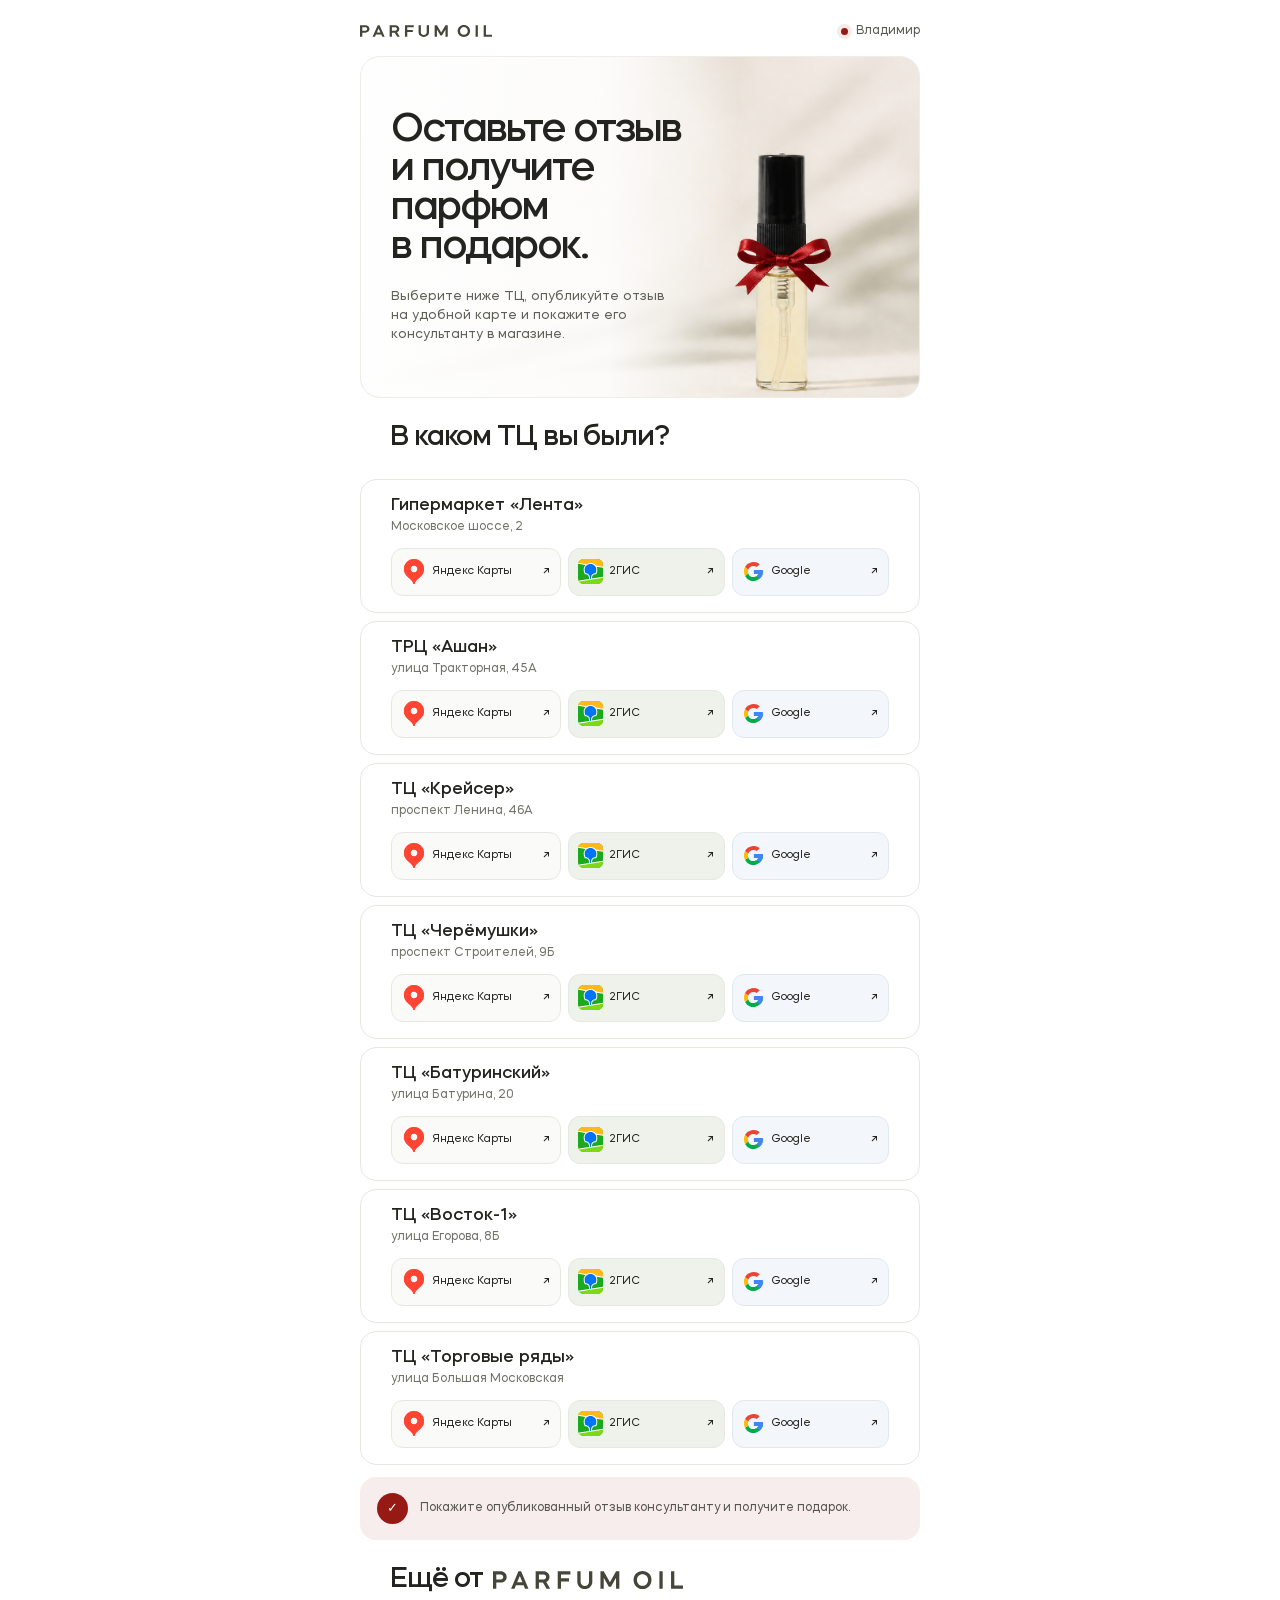
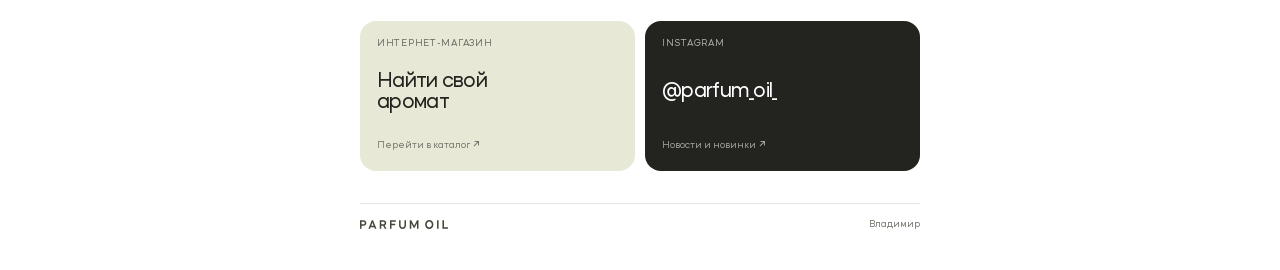
==== commit 8e0ff072: "Add review pages for new cities" ====
--- a/index.html
+++ b/index.html
@@ -55,11 +55,15 @@
             <div class="map-links">
               <a href="https://yandex.ru/maps/-/CPHQECnp" target="_blank" rel="noreferrer">
                 <img src="yandex-maps-logo.svg" alt="" />
-                <span>Яндекс Карты</span><b aria-hidden="true">↗</b>
+                <span class="platform-name">Яндекс<span class="maps-word"> Карты</span></span><b aria-hidden="true">↗</b>
               </a>
               <a class="gis" href="https://go.2gis.com/aZnyq" target="_blank" rel="noreferrer">
                 <img src="2gis-icon-logo.svg" alt="" />
-                <span>2ГИС</span><b aria-hidden="true">↗</b>
+                <span class="platform-name">2ГИС</span><b aria-hidden="true">↗</b>
+              </a>
+              <a class="google" href="https://maps.app.goo.gl/qa2DXkjMEM5GDGsJA" target="_blank" rel="noreferrer">
+                <img src="google-logo-search-new-svgrepo-com.svg" alt="" />
+                <span class="platform-name">Google</span><b aria-hidden="true">↗</b>
               </a>
             </div>
           </article>
@@ -71,11 +75,15 @@
             <div class="map-links">
               <a href="https://yandex.ru/maps/-/CTgwJALR" target="_blank" rel="noreferrer">
                 <img src="yandex-maps-logo.svg" alt="" />
-                <span>Яндекс Карты</span><b aria-hidden="true">↗</b>
+                <span class="platform-name">Яндекс<span class="maps-word"> Карты</span></span><b aria-hidden="true">↗</b>
               </a>
               <a class="gis" href="https://go.2gis.com/lVcGr" target="_blank" rel="noreferrer">
                 <img src="2gis-icon-logo.svg" alt="" />
-                <span>2ГИС</span><b aria-hidden="true">↗</b>
+                <span class="platform-name">2ГИС</span><b aria-hidden="true">↗</b>
+              </a>
+              <a class="google" href="https://maps.app.goo.gl/N1eLM5ssNmQWZ1Lm7" target="_blank" rel="noreferrer">
+                <img src="google-logo-search-new-svgrepo-com.svg" alt="" />
+                <span class="platform-name">Google</span><b aria-hidden="true">↗</b>
               </a>
             </div>
           </article>
@@ -87,11 +95,15 @@
             <div class="map-links">
               <a href="https://yandex.ru/maps/-/CTgwNMKR" target="_blank" rel="noreferrer">
                 <img src="yandex-maps-logo.svg" alt="" />
-                <span>Яндекс Карты</span><b aria-hidden="true">↗</b>
+                <span class="platform-name">Яндекс<span class="maps-word"> Карты</span></span><b aria-hidden="true">↗</b>
               </a>
               <a class="gis" href="https://go.2gis.com/lJ5BS" target="_blank" rel="noreferrer">
                 <img src="2gis-icon-logo.svg" alt="" />
-                <span>2ГИС</span><b aria-hidden="true">↗</b>
+                <span class="platform-name">2ГИС</span><b aria-hidden="true">↗</b>
+              </a>
+              <a class="google" href="https://maps.app.goo.gl/vAFZFdjrgpW54pAU8" target="_blank" rel="noreferrer">
+                <img src="google-logo-search-new-svgrepo-com.svg" alt="" />
+                <span class="platform-name">Google</span><b aria-hidden="true">↗</b>
               </a>
             </div>
           </article>
@@ -103,11 +115,15 @@
             <div class="map-links">
               <a href="https://yandex.ru/maps/-/CTgwNR-6" target="_blank" rel="noreferrer">
                 <img src="yandex-maps-logo.svg" alt="" />
-                <span>Яндекс Карты</span><b aria-hidden="true">↗</b>
+                <span class="platform-name">Яндекс<span class="maps-word"> Карты</span></span><b aria-hidden="true">↗</b>
               </a>
               <a class="gis" href="https://go.2gis.com/BIgNF" target="_blank" rel="noreferrer">
                 <img src="2gis-icon-logo.svg" alt="" />
-                <span>2ГИС</span><b aria-hidden="true">↗</b>
+                <span class="platform-name">2ГИС</span><b aria-hidden="true">↗</b>
+              </a>
+              <a class="google" href="https://maps.app.goo.gl/QHbz3uFCvGPsTjYo9?g" target="_blank" rel="noreferrer">
+                <img src="google-logo-search-new-svgrepo-com.svg" alt="" />
+                <span class="platform-name">Google</span><b aria-hidden="true">↗</b>
               </a>
             </div>
           </article>
@@ -119,11 +135,15 @@
             <div class="map-links">
               <a href="https://yandex.ru/maps/-/CTgwNW28" target="_blank" rel="noreferrer">
                 <img src="yandex-maps-logo.svg" alt="" />
-                <span>Яндекс Карты</span><b aria-hidden="true">↗</b>
+                <span class="platform-name">Яндекс<span class="maps-word"> Карты</span></span><b aria-hidden="true">↗</b>
               </a>
               <a class="gis" href="https://go.2gis.com/5C3QD" target="_blank" rel="noreferrer">
                 <img src="2gis-icon-logo.svg" alt="" />
-                <span>2ГИС</span><b aria-hidden="true">↗</b>
+                <span class="platform-name">2ГИС</span><b aria-hidden="true">↗</b>
+              </a>
+              <a class="google" href="https://maps.app.goo.gl/92Bbc8vRUsmmMuU56" target="_blank" rel="noreferrer">
+                <img src="google-logo-search-new-svgrepo-com.svg" alt="" />
+                <span class="platform-name">Google</span><b aria-hidden="true">↗</b>
               </a>
             </div>
           </article>
@@ -135,11 +155,15 @@
             <div class="map-links">
               <a href="https://yandex.ru/maps/-/CTgwNTKA" target="_blank" rel="noreferrer">
                 <img src="yandex-maps-logo.svg" alt="" />
-                <span>Яндекс Карты</span><b aria-hidden="true">↗</b>
+                <span class="platform-name">Яндекс<span class="maps-word"> Карты</span></span><b aria-hidden="true">↗</b>
               </a>
               <a class="gis" href="https://go.2gis.com/9hv7a" target="_blank" rel="noreferrer">
                 <img src="2gis-icon-logo.svg" alt="" />
-                <span>2ГИС</span><b aria-hidden="true">↗</b>
+                <span class="platform-name">2ГИС</span><b aria-hidden="true">↗</b>
+              </a>
+              <a class="google" href="https://maps.app.goo.gl/iZbiae7kVNLWJkou7" target="_blank" rel="noreferrer">
+                <img src="google-logo-search-new-svgrepo-com.svg" alt="" />
+                <span class="platform-name">Google</span><b aria-hidden="true">↗</b>
               </a>
             </div>
           </article>
@@ -151,11 +175,15 @@
             <div class="map-links">
               <a href="https://yandex.ru/maps/-/CTgwRM2T" target="_blank" rel="noreferrer">
                 <img src="yandex-maps-logo.svg" alt="" />
-                <span>Яндекс Карты</span><b aria-hidden="true">↗</b>
+                <span class="platform-name">Яндекс<span class="maps-word"> Карты</span></span><b aria-hidden="true">↗</b>
               </a>
               <a class="gis" href="https://go.2gis.com/0QV5L" target="_blank" rel="noreferrer">
                 <img src="2gis-icon-logo.svg" alt="" />
-                <span>2ГИС</span><b aria-hidden="true">↗</b>
+                <span class="platform-name">2ГИС</span><b aria-hidden="true">↗</b>
+              </a>
+              <a class="google" href="https://maps.app.goo.gl/sRD2TCozc5ZuKy1w8?g" target="_blank" rel="noreferrer">
+                <img src="google-logo-search-new-svgrepo-com.svg" alt="" />
+                <span class="platform-name">Google</span><b aria-hidden="true">↗</b>
               </a>
             </div>
           </article>
--- a/styles.css
+++ b/styles.css
@@ -156,6 +156,17 @@
 
 .location-list { display: grid; gap: 8px; }
 
+.location-city {
+  margin: 12px 0 2px;
+  padding-inline: var(--content-inset);
+  font-size: 18px;
+  font-weight: 500;
+  line-height: 1.2;
+  letter-spacing: -.025em;
+}
+
+.location-city:first-child { margin-top: 0; }
+
 .location-card {
   position: relative;
   padding: 16px var(--content-inset);
@@ -183,17 +194,17 @@
 
 .map-links {
   display: grid;
-  grid-template-columns: 1.2fr .8fr;
-  gap: 8px;
+  grid-template-columns: minmax(0, 13fr) repeat(2, minmax(0, 12fr));
+  gap: 7px;
 }
 
 .map-links a {
   min-width: 0;
   min-height: 48px;
-  padding: 8px 11px;
-  display: flex;
-  align-items: center;
-  gap: 9px;
+  padding: 8px 9px;
+  display: flex;
+  align-items: center;
+  gap: 6px;
   border: 1px solid var(--line);
   border-radius: 12px;
   background: #fafaf8;
@@ -202,11 +213,22 @@
 }
 
 .map-links a.gis { background: var(--sage-light); }
+.map-links a.google {
+  background: #f3f6fb;
+  border-color: #e3e7ee;
+}
 .map-links a:hover { transform: translateY(-1px); border-color: #c6c7c0; }
 .map-links a:focus-visible { outline: 2px solid var(--red); outline-offset: 2px; }
+.map-links a[aria-disabled="true"] {
+  cursor: default;
+  opacity: .58;
+  pointer-events: none;
+}
 .map-links img { width: 25px; height: 25px; object-fit: contain; flex: 0 0 auto; }
 .map-links a:first-child img { width: 21px; margin: 0 2px; }
-.map-links b { margin-left: auto; font-size: 15px; font-weight: 400; }
+.map-links a.google img { width: 23px; height: 23px; margin: 0; }
+.map-links .platform-name { min-width: 0; white-space: nowrap; }
+.map-links b { margin-left: auto; font-size: 13px; font-weight: 400; }
 
 .reward-note {
   margin-top: 12px;
@@ -283,6 +305,17 @@
   .hero h1 { font-size: clamp(28px, 7.9vw, 36px); }
   .hero p { max-width: 220px; font-size: 11px; }
   .hero::after { background: linear-gradient(90deg, rgba(255,255,255,.99) 0%, rgba(255,255,255,.87) 47%, rgba(255,255,255,0) 72%); }
+  .map-links { gap: 5px; }
+  .map-links a { min-height: 46px; padding-inline: 7px; gap: 5px; }
+  .map-links img,
+  .map-links a.google img { width: 21px; height: 21px; }
+  .map-links a:first-child img { width: 19px; margin-inline: 1px; }
+  .map-links a span { font-size: 10px; }
+  .map-links b { font-size: 11px; }
+}
+
+@media (max-width: 430px) {
+  .map-links .maps-word { display: none; }
 }
 
 @media (max-width: 370px) {
@@ -292,8 +325,9 @@
   .hero-copy { width: 67%; min-height: 290px; padding-left: var(--content-inset); }
   .hero h1 { font-size: 27px; }
   .hero p { font-size: 10px; }
-  .map-links a { padding-inline: 8px; gap: 6px; }
+  .map-links a { padding-inline: 5px; gap: 4px; }
   .map-links a span { font-size: 10px; }
+  .map-links b { display: none; }
   .discover-card { min-height: 140px; padding: 14px; }
 }
 
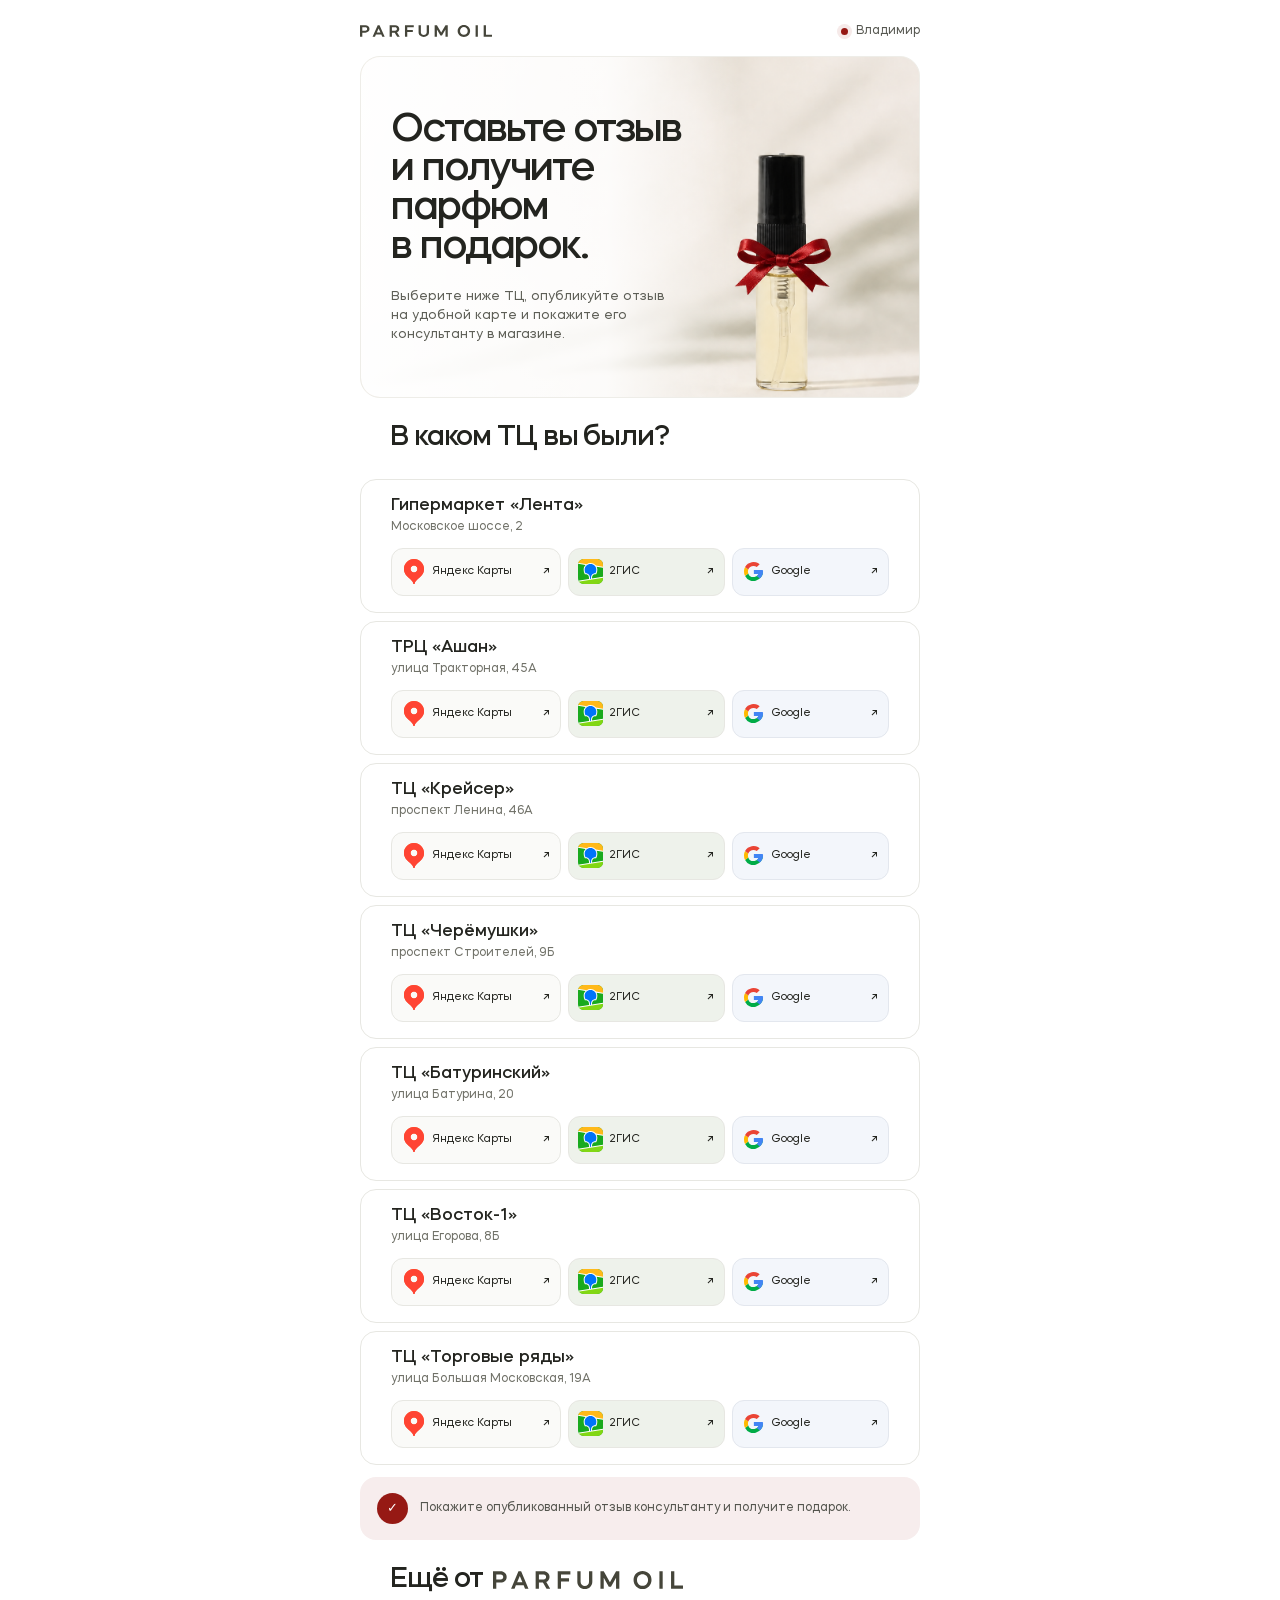
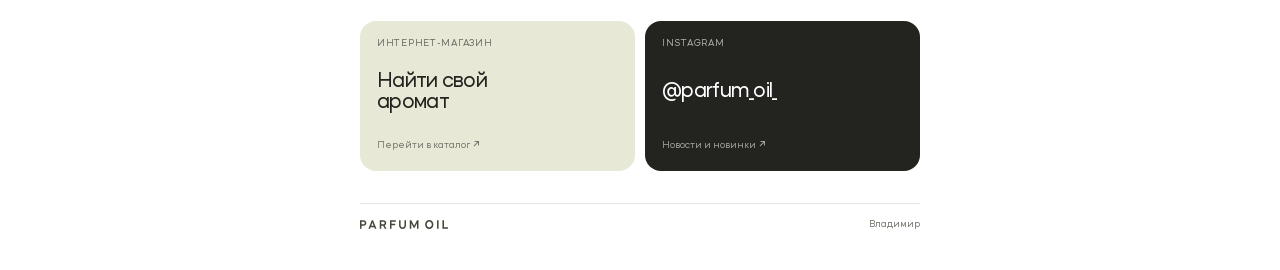
==== commit e2bd5108: "Update store map links from master sheet" ====
--- a/index.html
+++ b/index.html
@@ -53,15 +53,15 @@
               <div><h3>Гипермаркет «Лента»</h3><p>Московское шоссе, 2</p></div>
             </div>
             <div class="map-links">
-              <a href="https://yandex.ru/maps/-/CPHQECnp" target="_blank" rel="noreferrer">
-                <img src="yandex-maps-logo.svg" alt="" />
-                <span class="platform-name">Яндекс<span class="maps-word"> Карты</span></span><b aria-hidden="true">↗</b>
-              </a>
-              <a class="gis" href="https://go.2gis.com/aZnyq" target="_blank" rel="noreferrer">
-                <img src="2gis-icon-logo.svg" alt="" />
-                <span class="platform-name">2ГИС</span><b aria-hidden="true">↗</b>
-              </a>
-              <a class="google" href="https://maps.app.goo.gl/qa2DXkjMEM5GDGsJA" target="_blank" rel="noreferrer">
+              <a href="https://yandex.ru/maps/org/parfum_oil/127367075917/?ll=40.332488%2C56.114812&amp;z=16" target="_blank" rel="noreferrer">
+                <img src="yandex-maps-logo.svg" alt="" />
+                <span class="platform-name">Яндекс<span class="maps-word"> Карты</span></span><b aria-hidden="true">↗</b>
+              </a>
+              <a class="gis" href="https://2gis.ru/vladimir/firm/70000001065630671" target="_blank" rel="noreferrer">
+                <img src="2gis-icon-logo.svg" alt="" />
+                <span class="platform-name">2ГИС</span><b aria-hidden="true">↗</b>
+              </a>
+              <a class="google" href="https://www.google.com/maps/place/Parfum+Oil/@56.114811,40.332488,17z/data=!4m6!3m5!1s0x414c7914a2f483d7:0x20fe1bfa1ebe7dbf!8m2!3d56.114811!4d40.332488!16s%2Fg%2F11z3mmhj2s?entry=ttu&amp;g_ep=EgoyMDI2MDkwMi4wIKXMDSoASAFQAw%3D%3D" target="_blank" rel="noreferrer">
                 <img src="google-logo-search-new-svgrepo-com.svg" alt="" />
                 <span class="platform-name">Google</span><b aria-hidden="true">↗</b>
               </a>
@@ -73,15 +73,15 @@
               <div><h3>ТРЦ «Ашан»</h3><p>улица Тракторная, 45А</p></div>
             </div>
             <div class="map-links">
-              <a href="https://yandex.ru/maps/-/CTgwJALR" target="_blank" rel="noreferrer">
-                <img src="yandex-maps-logo.svg" alt="" />
-                <span class="platform-name">Яндекс<span class="maps-word"> Карты</span></span><b aria-hidden="true">↗</b>
-              </a>
-              <a class="gis" href="https://go.2gis.com/lVcGr" target="_blank" rel="noreferrer">
-                <img src="2gis-icon-logo.svg" alt="" />
-                <span class="platform-name">2ГИС</span><b aria-hidden="true">↗</b>
-              </a>
-              <a class="google" href="https://maps.app.goo.gl/N1eLM5ssNmQWZ1Lm7" target="_blank" rel="noreferrer">
+              <a href="https://yandex.ru/maps/org/parfum_oil/34634408096/?ll=40.388165%2C56.150489&amp;z=13" target="_blank" rel="noreferrer">
+                <img src="yandex-maps-logo.svg" alt="" />
+                <span class="platform-name">Яндекс<span class="maps-word"> Карты</span></span><b aria-hidden="true">↗</b>
+              </a>
+              <a class="gis" href="https://2gis.ru/vladimir/firm/70000001050577940" target="_blank" rel="noreferrer">
+                <img src="2gis-icon-logo.svg" alt="" />
+                <span class="platform-name">2ГИС</span><b aria-hidden="true">↗</b>
+              </a>
+              <a class="google" href="https://www.google.com/maps/place/Parfum+Oil/@56.1492735,40.3871079,17z/data=!4m6!3m5!1s0x414c7bec0757e297:0x5cc21675d7ed7909!8m2!3d56.1492735!4d40.3871079!16s%2Fg%2F11p5zs96x6?entry=ttu&amp;g_ep=EgoyMDI2MDkwMi4wIKXMDSoASAFQAw%3D%3D" target="_blank" rel="noreferrer">
                 <img src="google-logo-search-new-svgrepo-com.svg" alt="" />
                 <span class="platform-name">Google</span><b aria-hidden="true">↗</b>
               </a>
@@ -93,15 +93,15 @@
               <div><h3>ТЦ «Крейсер»</h3><p>проспект Ленина, 46А</p></div>
             </div>
             <div class="map-links">
-              <a href="https://yandex.ru/maps/-/CTgwNMKR" target="_blank" rel="noreferrer">
-                <img src="yandex-maps-logo.svg" alt="" />
-                <span class="platform-name">Яндекс<span class="maps-word"> Карты</span></span><b aria-hidden="true">↗</b>
-              </a>
-              <a class="gis" href="https://go.2gis.com/lJ5BS" target="_blank" rel="noreferrer">
-                <img src="2gis-icon-logo.svg" alt="" />
-                <span class="platform-name">2ГИС</span><b aria-hidden="true">↗</b>
-              </a>
-              <a class="google" href="https://maps.app.goo.gl/vAFZFdjrgpW54pAU8" target="_blank" rel="noreferrer">
+              <a href="https://yandex.ru/maps/org/parfum_oil/212691032117/?ll=40.351739%2C56.118616&amp;z=16" target="_blank" rel="noreferrer">
+                <img src="yandex-maps-logo.svg" alt="" />
+                <span class="platform-name">Яндекс<span class="maps-word"> Карты</span></span><b aria-hidden="true">↗</b>
+              </a>
+              <a class="gis" href="https://2gis.ru/vladimir/firm/70000001036228001" target="_blank" rel="noreferrer">
+                <img src="2gis-icon-logo.svg" alt="" />
+                <span class="platform-name">2ГИС</span><b aria-hidden="true">↗</b>
+              </a>
+              <a class="google" href="https://www.google.com/maps/place/Parfum+Oil/@56.118668,40.3520221,17z/data=!4m6!3m5!1s0x414c7b87ff250bcd:0x25c41cae2d943c8a!8m2!3d56.118668!4d40.3520221!16s%2Fg%2F11r_mqjgnb?entry=ttu&amp;g_ep=EgoyMDI2MDkwMi4wIKXMDSoASAFQAw%3D%3D" target="_blank" rel="noreferrer">
                 <img src="google-logo-search-new-svgrepo-com.svg" alt="" />
                 <span class="platform-name">Google</span><b aria-hidden="true">↗</b>
               </a>
@@ -113,15 +113,15 @@
               <div><h3>ТЦ «Черёмушки»</h3><p>проспект Строителей, 9Б</p></div>
             </div>
             <div class="map-links">
-              <a href="https://yandex.ru/maps/-/CTgwNR-6" target="_blank" rel="noreferrer">
-                <img src="yandex-maps-logo.svg" alt="" />
-                <span class="platform-name">Яндекс<span class="maps-word"> Карты</span></span><b aria-hidden="true">↗</b>
-              </a>
-              <a class="gis" href="https://go.2gis.com/BIgNF" target="_blank" rel="noreferrer">
-                <img src="2gis-icon-logo.svg" alt="" />
-                <span class="platform-name">2ГИС</span><b aria-hidden="true">↗</b>
-              </a>
-              <a class="google" href="https://maps.app.goo.gl/QHbz3uFCvGPsTjYo9?g" target="_blank" rel="noreferrer">
+              <a href="https://yandex.ru/maps/org/parfum_oil/167887578326/?ll=40.365251%2C56.138885&amp;z=15" target="_blank" rel="noreferrer">
+                <img src="yandex-maps-logo.svg" alt="" />
+                <span class="platform-name">Яндекс<span class="maps-word"> Карты</span></span><b aria-hidden="true">↗</b>
+              </a>
+              <a class="gis" href="https://2gis.ru/vladimir/firm/70000001063613644" target="_blank" rel="noreferrer">
+                <img src="2gis-icon-logo.svg" alt="" />
+                <span class="platform-name">2ГИС</span><b aria-hidden="true">↗</b>
+              </a>
+              <a class="google" href="https://www.google.com/maps/place/Parfum+Oil/@56.138854,40.365564,17z/data=!3m1!4b1!4m6!3m5!1s0x414c7b84ffc4e1bf:0x76f181f765ff16ab!8m2!3d56.138854!4d40.365564!16s%2Fg%2F11n9w2c91g?entry=ttu&amp;g_ep=EgoyMDI2MDkwMi4wIKXMDSoASAFQAw%3D%3D" target="_blank" rel="noreferrer">
                 <img src="google-logo-search-new-svgrepo-com.svg" alt="" />
                 <span class="platform-name">Google</span><b aria-hidden="true">↗</b>
               </a>
@@ -133,15 +133,15 @@
               <div><h3>ТЦ «Батуринский»</h3><p>улица Батурина, 20</p></div>
             </div>
             <div class="map-links">
-              <a href="https://yandex.ru/maps/-/CTgwNW28" target="_blank" rel="noreferrer">
-                <img src="yandex-maps-logo.svg" alt="" />
-                <span class="platform-name">Яндекс<span class="maps-word"> Карты</span></span><b aria-hidden="true">↗</b>
-              </a>
-              <a class="gis" href="https://go.2gis.com/5C3QD" target="_blank" rel="noreferrer">
-                <img src="2gis-icon-logo.svg" alt="" />
-                <span class="platform-name">2ГИС</span><b aria-hidden="true">↗</b>
-              </a>
-              <a class="google" href="https://maps.app.goo.gl/92Bbc8vRUsmmMuU56" target="_blank" rel="noreferrer">
+              <a href="https://yandex.ru/maps/org/parfum_oil/116597684224/?ll=40.406973%2C56.139901&amp;z=14" target="_blank" rel="noreferrer">
+                <img src="yandex-maps-logo.svg" alt="" />
+                <span class="platform-name">Яндекс<span class="maps-word"> Карты</span></span><b aria-hidden="true">↗</b>
+              </a>
+              <a class="gis" href="https://2gis.ru/vladimir/firm/70000001052655644" target="_blank" rel="noreferrer">
+                <img src="2gis-icon-logo.svg" alt="" />
+                <span class="platform-name">2ГИС</span><b aria-hidden="true">↗</b>
+              </a>
+              <a class="google" href="https://www.google.com/maps?cid=11180846037094047340" target="_blank" rel="noreferrer">
                 <img src="google-logo-search-new-svgrepo-com.svg" alt="" />
                 <span class="platform-name">Google</span><b aria-hidden="true">↗</b>
               </a>
@@ -153,35 +153,35 @@
               <div><h3>ТЦ «Восток-1»</h3><p>улица Егорова, 8Б</p></div>
             </div>
             <div class="map-links">
-              <a href="https://yandex.ru/maps/-/CTgwNTKA" target="_blank" rel="noreferrer">
-                <img src="yandex-maps-logo.svg" alt="" />
-                <span class="platform-name">Яндекс<span class="maps-word"> Карты</span></span><b aria-hidden="true">↗</b>
-              </a>
-              <a class="gis" href="https://go.2gis.com/9hv7a" target="_blank" rel="noreferrer">
-                <img src="2gis-icon-logo.svg" alt="" />
-                <span class="platform-name">2ГИС</span><b aria-hidden="true">↗</b>
-              </a>
-              <a class="google" href="https://maps.app.goo.gl/iZbiae7kVNLWJkou7" target="_blank" rel="noreferrer">
-                <img src="google-logo-search-new-svgrepo-com.svg" alt="" />
-                <span class="platform-name">Google</span><b aria-hidden="true">↗</b>
-              </a>
-            </div>
-          </article>
-
-          <article class="location-card">
-            <div class="location-copy">
-              <div><h3>ТЦ «Торговые ряды»</h3><p>улица Большая Московская</p></div>
-            </div>
-            <div class="map-links">
-              <a href="https://yandex.ru/maps/-/CTgwRM2T" target="_blank" rel="noreferrer">
-                <img src="yandex-maps-logo.svg" alt="" />
-                <span class="platform-name">Яндекс<span class="maps-word"> Карты</span></span><b aria-hidden="true">↗</b>
-              </a>
-              <a class="gis" href="https://go.2gis.com/0QV5L" target="_blank" rel="noreferrer">
-                <img src="2gis-icon-logo.svg" alt="" />
-                <span class="platform-name">2ГИС</span><b aria-hidden="true">↗</b>
-              </a>
-              <a class="google" href="https://maps.app.goo.gl/sRD2TCozc5ZuKy1w8?g" target="_blank" rel="noreferrer">
+              <a href="https://yandex.ru/maps/org/parfum_oil/45698524443/?ll=40.476404%2C56.170118&amp;z=13" target="_blank" rel="noreferrer">
+                <img src="yandex-maps-logo.svg" alt="" />
+                <span class="platform-name">Яндекс<span class="maps-word"> Карты</span></span><b aria-hidden="true">↗</b>
+              </a>
+              <a class="gis" href="https://2gis.ru/vladimir/firm/70000001038868559" target="_blank" rel="noreferrer">
+                <img src="2gis-icon-logo.svg" alt="" />
+                <span class="platform-name">2ГИС</span><b aria-hidden="true">↗</b>
+              </a>
+              <a class="google" href="https://www.google.com/maps?cid=7108860888943173285" target="_blank" rel="noreferrer">
+                <img src="google-logo-search-new-svgrepo-com.svg" alt="" />
+                <span class="platform-name">Google</span><b aria-hidden="true">↗</b>
+              </a>
+            </div>
+          </article>
+
+          <article class="location-card">
+            <div class="location-copy">
+              <div><h3>ТЦ «Торговые ряды»</h3><p>улица Большая Московская, 19А</p></div>
+            </div>
+            <div class="map-links">
+              <a href="https://yandex.ru/maps/org/parfum_oil/208429294974/?ll=40.402727%2C56.128686&amp;z=16" target="_blank" rel="noreferrer">
+                <img src="yandex-maps-logo.svg" alt="" />
+                <span class="platform-name">Яндекс<span class="maps-word"> Карты</span></span><b aria-hidden="true">↗</b>
+              </a>
+              <a class="gis" href="https://2gis.ru/vladimir/firm/70000001081146100" target="_blank" rel="noreferrer">
+                <img src="2gis-icon-logo.svg" alt="" />
+                <span class="platform-name">2ГИС</span><b aria-hidden="true">↗</b>
+              </a>
+              <a class="google" href="https://www.google.com/maps?cid=11930685569567985302" target="_blank" rel="noreferrer">
                 <img src="google-logo-search-new-svgrepo-com.svg" alt="" />
                 <span class="platform-name">Google</span><b aria-hidden="true">↗</b>
               </a>
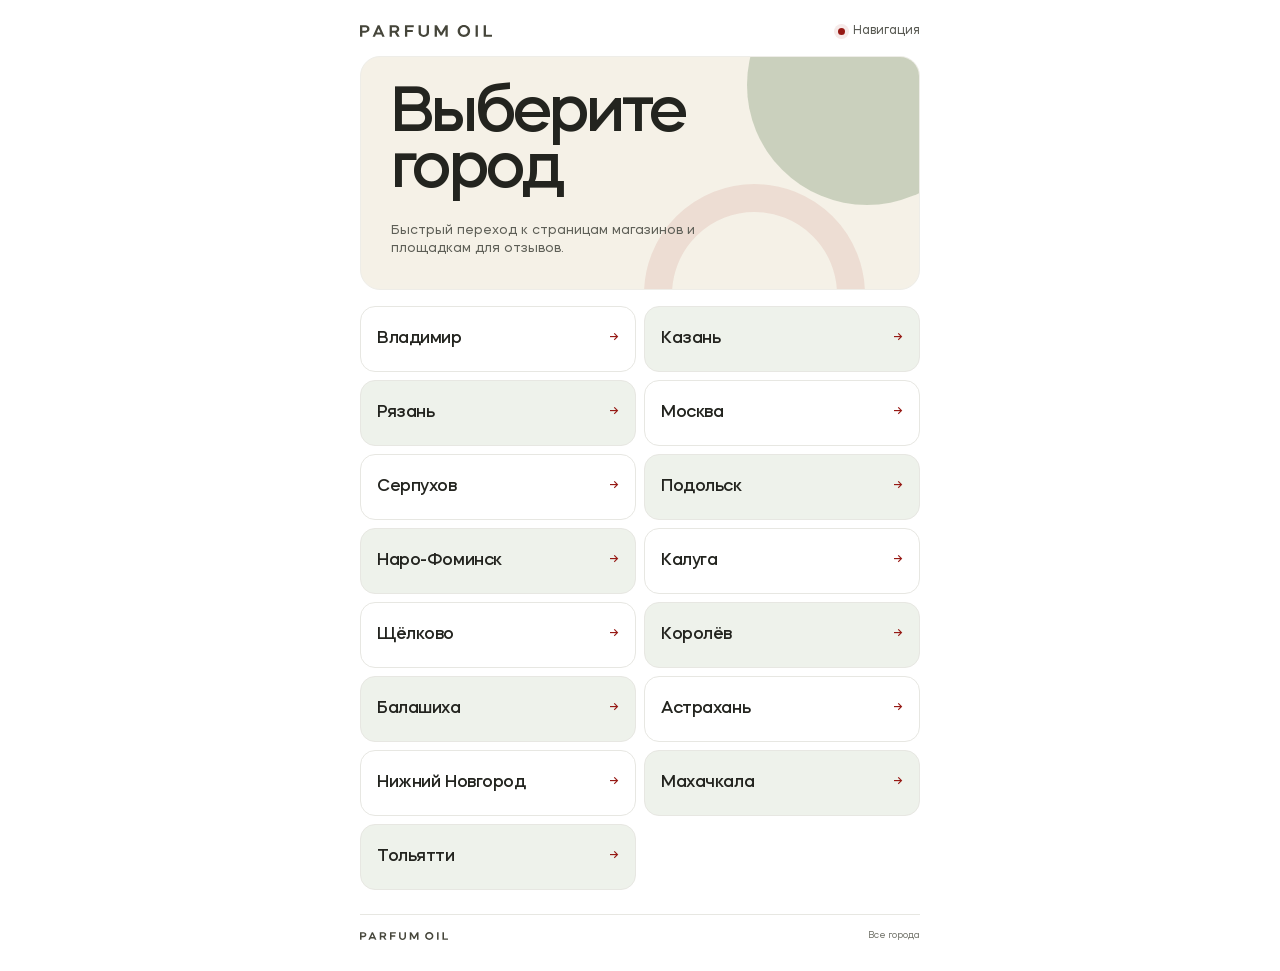
==== commit 175526fe: "Add city directory and update Tolyatti" ====
--- a/index.html
+++ b/index.html
@@ -6,215 +6,50 @@
     <meta name="theme-color" content="#ffffff" />
     <meta
       name="description"
-      content="Адреса PARFUM OIL во Владимире и ссылки для публикации отзыва."
+      content="Быстрый переход к страницам магазинов PARFUM OIL по городам."
     />
-    <title>PARFUM OIL — отзыв за подарок</title>
+    <title>PARFUM OIL — города</title>
     <link rel="preload" href="MazzardH-Regular.ttf" as="font" type="font/ttf" crossorigin />
     <link rel="preload" href="MazzardH-Medium.ttf" as="font" type="font/ttf" crossorigin />
     <link rel="stylesheet" href="styles.css" />
+    <link rel="stylesheet" href="directory.css" />
   </head>
-  <body>
+  <body class="directory-page">
     <main class="page-shell">
       <header class="topbar">
-        <a class="wordmark" href="#top" aria-label="PARFUM OIL — начало страницы">
+        <a class="wordmark" href="/" aria-label="PARFUM OIL — список городов">
           <img src="logo_parfumoil.svg" alt="PARFUM OIL" />
         </a>
-        <span class="city"><i aria-hidden="true"></i>Владимир</span>
+        <span class="city"><i aria-hidden="true"></i>Навигация</span>
       </header>
 
-      <section class="hero" id="top" aria-labelledby="hero-title">
-        <img
-          class="hero-image"
-          src="assets/banner-variants/banner-01-new-sample-gift-crisp-v2.png"
-          alt="Пробник парфюма PARFUM OIL с подарочным бантом"
-        />
-        <div class="hero-copy">
-          <h1 id="hero-title">
-            Оставьте отзыв<br />
-            и получите<br />
-            парфюм<br />
-            в подарок.
-          </h1>
-          <p>
-            Выберите ниже ТЦ, опубликуйте отзыв на удобной карте и покажите его
-            консультанту в магазине.
-          </p>
-        </div>
+      <section class="directory-intro" aria-labelledby="directory-title">
+        <h1 id="directory-title">Выберите<br />город</h1>
+        <p>Быстрый переход к страницам магазинов и площадкам для отзывов.</p>
       </section>
 
-      <section class="locations" aria-labelledby="locations-title">
-        <div class="section-heading">
-          <h2 id="locations-title">В каком ТЦ вы были?</h2>
-        </div>
+      <nav class="directory-grid" aria-label="Города PARFUM OIL">
+        <a href="https://review.parfumoil.ru/vladimir/"><span>Владимир</span><b aria-hidden="true">→</b></a>
+        <a href="https://review.parfumoil.ru/kazan/"><span>Казань</span><b aria-hidden="true">→</b></a>
+        <a href="https://review.parfumoil.ru/ryazan/"><span>Рязань</span><b aria-hidden="true">→</b></a>
+        <a href="https://review.parfumoil.ru/moscow-serpukhov-podolsk/"><span>Москва</span><b aria-hidden="true">→</b></a>
+        <a href="https://review.parfumoil.ru/moscow-serpukhov-podolsk/"><span>Серпухов</span><b aria-hidden="true">→</b></a>
+        <a href="https://review.parfumoil.ru/moscow-serpukhov-podolsk/"><span>Подольск</span><b aria-hidden="true">→</b></a>
+        <a href="https://review.parfumoil.ru/naro-fominsk-kaluga/"><span>Наро-Фоминск</span><b aria-hidden="true">→</b></a>
+        <a href="https://review.parfumoil.ru/naro-fominsk-kaluga/"><span>Калуга</span><b aria-hidden="true">→</b></a>
+        <a href="https://review.parfumoil.ru/shchelkovo-korolev-balashikha/"><span>Щёлково</span><b aria-hidden="true">→</b></a>
+        <a href="https://review.parfumoil.ru/shchelkovo-korolev-balashikha/"><span>Королёв</span><b aria-hidden="true">→</b></a>
+        <a href="https://review.parfumoil.ru/shchelkovo-korolev-balashikha/"><span>Балашиха</span><b aria-hidden="true">→</b></a>
+        <a href="https://review.parfumoil.ru/astrakhan/"><span>Астрахань</span><b aria-hidden="true">→</b></a>
+        <a href="https://review.parfumoil.ru/nizhny-novgorod/"><span>Нижний Новгород</span><b aria-hidden="true">→</b></a>
+        <a href="https://review.parfumoil.ru/makhachkala/"><span>Махачкала</span><b aria-hidden="true">→</b></a>
+        <a href="https://review.parfumoil.ru/tolyatti/"><span>Тольятти</span><b aria-hidden="true">→</b></a>
+      </nav>
 
-        <div class="location-list">
-          <article class="location-card">
-            <div class="location-copy">
-              <div><h3>Гипермаркет «Лента»</h3><p>Московское шоссе, 2</p></div>
-            </div>
-            <div class="map-links">
-              <a href="https://yandex.ru/maps/org/parfum_oil/127367075917/?ll=40.332488%2C56.114812&amp;z=16" target="_blank" rel="noreferrer">
-                <img src="yandex-maps-logo.svg" alt="" />
-                <span class="platform-name">Яндекс<span class="maps-word"> Карты</span></span><b aria-hidden="true">↗</b>
-              </a>
-              <a class="gis" href="https://2gis.ru/vladimir/firm/70000001065630671" target="_blank" rel="noreferrer">
-                <img src="2gis-icon-logo.svg" alt="" />
-                <span class="platform-name">2ГИС</span><b aria-hidden="true">↗</b>
-              </a>
-              <a class="google" href="https://www.google.com/maps/place/Parfum+Oil/@56.114811,40.332488,17z/data=!4m6!3m5!1s0x414c7914a2f483d7:0x20fe1bfa1ebe7dbf!8m2!3d56.114811!4d40.332488!16s%2Fg%2F11z3mmhj2s?entry=ttu&amp;g_ep=EgoyMDI2MDkwMi4wIKXMDSoASAFQAw%3D%3D" target="_blank" rel="noreferrer">
-                <img src="google-logo-search-new-svgrepo-com.svg" alt="" />
-                <span class="platform-name">Google</span><b aria-hidden="true">↗</b>
-              </a>
-            </div>
-          </article>
-
-          <article class="location-card">
-            <div class="location-copy">
-              <div><h3>ТРЦ «Ашан»</h3><p>улица Тракторная, 45А</p></div>
-            </div>
-            <div class="map-links">
-              <a href="https://yandex.ru/maps/org/parfum_oil/34634408096/?ll=40.388165%2C56.150489&amp;z=13" target="_blank" rel="noreferrer">
-                <img src="yandex-maps-logo.svg" alt="" />
-                <span class="platform-name">Яндекс<span class="maps-word"> Карты</span></span><b aria-hidden="true">↗</b>
-              </a>
-              <a class="gis" href="https://2gis.ru/vladimir/firm/70000001050577940" target="_blank" rel="noreferrer">
-                <img src="2gis-icon-logo.svg" alt="" />
-                <span class="platform-name">2ГИС</span><b aria-hidden="true">↗</b>
-              </a>
-              <a class="google" href="https://www.google.com/maps/place/Parfum+Oil/@56.1492735,40.3871079,17z/data=!4m6!3m5!1s0x414c7bec0757e297:0x5cc21675d7ed7909!8m2!3d56.1492735!4d40.3871079!16s%2Fg%2F11p5zs96x6?entry=ttu&amp;g_ep=EgoyMDI2MDkwMi4wIKXMDSoASAFQAw%3D%3D" target="_blank" rel="noreferrer">
-                <img src="google-logo-search-new-svgrepo-com.svg" alt="" />
-                <span class="platform-name">Google</span><b aria-hidden="true">↗</b>
-              </a>
-            </div>
-          </article>
-
-          <article class="location-card">
-            <div class="location-copy">
-              <div><h3>ТЦ «Крейсер»</h3><p>проспект Ленина, 46А</p></div>
-            </div>
-            <div class="map-links">
-              <a href="https://yandex.ru/maps/org/parfum_oil/212691032117/?ll=40.351739%2C56.118616&amp;z=16" target="_blank" rel="noreferrer">
-                <img src="yandex-maps-logo.svg" alt="" />
-                <span class="platform-name">Яндекс<span class="maps-word"> Карты</span></span><b aria-hidden="true">↗</b>
-              </a>
-              <a class="gis" href="https://2gis.ru/vladimir/firm/70000001036228001" target="_blank" rel="noreferrer">
-                <img src="2gis-icon-logo.svg" alt="" />
-                <span class="platform-name">2ГИС</span><b aria-hidden="true">↗</b>
-              </a>
-              <a class="google" href="https://www.google.com/maps/place/Parfum+Oil/@56.118668,40.3520221,17z/data=!4m6!3m5!1s0x414c7b87ff250bcd:0x25c41cae2d943c8a!8m2!3d56.118668!4d40.3520221!16s%2Fg%2F11r_mqjgnb?entry=ttu&amp;g_ep=EgoyMDI2MDkwMi4wIKXMDSoASAFQAw%3D%3D" target="_blank" rel="noreferrer">
-                <img src="google-logo-search-new-svgrepo-com.svg" alt="" />
-                <span class="platform-name">Google</span><b aria-hidden="true">↗</b>
-              </a>
-            </div>
-          </article>
-
-          <article class="location-card">
-            <div class="location-copy">
-              <div><h3>ТЦ «Черёмушки»</h3><p>проспект Строителей, 9Б</p></div>
-            </div>
-            <div class="map-links">
-              <a href="https://yandex.ru/maps/org/parfum_oil/167887578326/?ll=40.365251%2C56.138885&amp;z=15" target="_blank" rel="noreferrer">
-                <img src="yandex-maps-logo.svg" alt="" />
-                <span class="platform-name">Яндекс<span class="maps-word"> Карты</span></span><b aria-hidden="true">↗</b>
-              </a>
-              <a class="gis" href="https://2gis.ru/vladimir/firm/70000001063613644" target="_blank" rel="noreferrer">
-                <img src="2gis-icon-logo.svg" alt="" />
-                <span class="platform-name">2ГИС</span><b aria-hidden="true">↗</b>
-              </a>
-              <a class="google" href="https://www.google.com/maps/place/Parfum+Oil/@56.138854,40.365564,17z/data=!3m1!4b1!4m6!3m5!1s0x414c7b84ffc4e1bf:0x76f181f765ff16ab!8m2!3d56.138854!4d40.365564!16s%2Fg%2F11n9w2c91g?entry=ttu&amp;g_ep=EgoyMDI2MDkwMi4wIKXMDSoASAFQAw%3D%3D" target="_blank" rel="noreferrer">
-                <img src="google-logo-search-new-svgrepo-com.svg" alt="" />
-                <span class="platform-name">Google</span><b aria-hidden="true">↗</b>
-              </a>
-            </div>
-          </article>
-
-          <article class="location-card">
-            <div class="location-copy">
-              <div><h3>ТЦ «Батуринский»</h3><p>улица Батурина, 20</p></div>
-            </div>
-            <div class="map-links">
-              <a href="https://yandex.ru/maps/org/parfum_oil/116597684224/?ll=40.406973%2C56.139901&amp;z=14" target="_blank" rel="noreferrer">
-                <img src="yandex-maps-logo.svg" alt="" />
-                <span class="platform-name">Яндекс<span class="maps-word"> Карты</span></span><b aria-hidden="true">↗</b>
-              </a>
-              <a class="gis" href="https://2gis.ru/vladimir/firm/70000001052655644" target="_blank" rel="noreferrer">
-                <img src="2gis-icon-logo.svg" alt="" />
-                <span class="platform-name">2ГИС</span><b aria-hidden="true">↗</b>
-              </a>
-              <a class="google" href="https://www.google.com/maps?cid=11180846037094047340" target="_blank" rel="noreferrer">
-                <img src="google-logo-search-new-svgrepo-com.svg" alt="" />
-                <span class="platform-name">Google</span><b aria-hidden="true">↗</b>
-              </a>
-            </div>
-          </article>
-
-          <article class="location-card">
-            <div class="location-copy">
-              <div><h3>ТЦ «Восток-1»</h3><p>улица Егорова, 8Б</p></div>
-            </div>
-            <div class="map-links">
-              <a href="https://yandex.ru/maps/org/parfum_oil/45698524443/?ll=40.476404%2C56.170118&amp;z=13" target="_blank" rel="noreferrer">
-                <img src="yandex-maps-logo.svg" alt="" />
-                <span class="platform-name">Яндекс<span class="maps-word"> Карты</span></span><b aria-hidden="true">↗</b>
-              </a>
-              <a class="gis" href="https://2gis.ru/vladimir/firm/70000001038868559" target="_blank" rel="noreferrer">
-                <img src="2gis-icon-logo.svg" alt="" />
-                <span class="platform-name">2ГИС</span><b aria-hidden="true">↗</b>
-              </a>
-              <a class="google" href="https://www.google.com/maps?cid=7108860888943173285" target="_blank" rel="noreferrer">
-                <img src="google-logo-search-new-svgrepo-com.svg" alt="" />
-                <span class="platform-name">Google</span><b aria-hidden="true">↗</b>
-              </a>
-            </div>
-          </article>
-
-          <article class="location-card">
-            <div class="location-copy">
-              <div><h3>ТЦ «Торговые ряды»</h3><p>улица Большая Московская, 19А</p></div>
-            </div>
-            <div class="map-links">
-              <a href="https://yandex.ru/maps/org/parfum_oil/208429294974/?ll=40.402727%2C56.128686&amp;z=16" target="_blank" rel="noreferrer">
-                <img src="yandex-maps-logo.svg" alt="" />
-                <span class="platform-name">Яндекс<span class="maps-word"> Карты</span></span><b aria-hidden="true">↗</b>
-              </a>
-              <a class="gis" href="https://2gis.ru/vladimir/firm/70000001081146100" target="_blank" rel="noreferrer">
-                <img src="2gis-icon-logo.svg" alt="" />
-                <span class="platform-name">2ГИС</span><b aria-hidden="true">↗</b>
-              </a>
-              <a class="google" href="https://www.google.com/maps?cid=11930685569567985302" target="_blank" rel="noreferrer">
-                <img src="google-logo-search-new-svgrepo-com.svg" alt="" />
-                <span class="platform-name">Google</span><b aria-hidden="true">↗</b>
-              </a>
-            </div>
-          </article>
-        </div>
-      </section>
-
-      <aside class="reward-note">
-        <span aria-hidden="true">✓</span>
-        <p>Покажите опубликованный отзыв консультанту и получите подарок.</p>
-      </aside>
-
-      <section class="discover" aria-labelledby="discover-title">
-        <h2 id="discover-title">
-          <span>Ещё от</span>
-          <img class="heading-logo" src="logo_parfumoil.svg" alt="PARFUM OIL" />
-        </h2>
-        <div class="discover-grid">
-          <a class="discover-card shop-card" href="https://parfumoil.ru/1" target="_blank" rel="noreferrer">
-            <span>Интернет-магазин</span>
-            <strong>Найти свой аромат</strong>
-            <small>Перейти в каталог <b aria-hidden="true">↗</b></small>
-          </a>
-          <a class="discover-card instagram-card" href="https://www.instagram.com/parfum_oil_/" target="_blank" rel="noreferrer">
-            <span>Instagram</span>
-            <strong>@parfum_oil_</strong>
-            <small>Новости и новинки <b aria-hidden="true">↗</b></small>
-          </a>
-        </div>
-      </section>
-
-      <footer><img class="footer-logo" src="logo_parfumoil.svg" alt="PARFUM OIL" /><small>Владимир</small></footer>
+      <footer>
+        <img class="footer-logo" src="logo_parfumoil.svg" alt="PARFUM OIL" />
+        <small>Все города</small>
+      </footer>
     </main>
   </body>
 </html>
--- a/styles.css
+++ b/styles.css
@@ -228,7 +228,8 @@
 .map-links a:first-child img { width: 21px; margin: 0 2px; }
 .map-links a.google img { width: 23px; height: 23px; margin: 0; }
 .map-links .platform-name { min-width: 0; white-space: nowrap; }
-.map-links b { margin-left: auto; font-size: 13px; font-weight: 400; }
+.map-links b { margin-left: auto; font-size: 0; font-weight: 400; }
+.map-links b::before { content: "→"; font-size: 13px; }
 
 .reward-note {
   margin-top: 12px;
@@ -274,7 +275,8 @@
 .discover-card > span { font-size: 9px; letter-spacing: .08em; text-transform: uppercase; opacity: .63; }
 .discover-card > strong { max-width: 150px; font-size: 20px; font-weight: 400; line-height: 1.05; letter-spacing: -.035em; }
 .discover-card > small { font-size: 9px; line-height: 1.35; opacity: .58; }
-.discover-card b { font-size: 13px; font-weight: 400; }
+.discover-card b { font-size: 0; font-weight: 400; }
+.discover-card b::before { content: "→"; font-size: 13px; }
 .shop-card { background: #e8e8d7; transition: transform 150ms ease; }
 .shop-card:hover { transform: translateY(-2px); }
 .shop-card:focus-visible { outline: 2px solid var(--red); outline-offset: 2px; }
@@ -311,7 +313,7 @@
   .map-links a.google img { width: 21px; height: 21px; }
   .map-links a:first-child img { width: 19px; margin-inline: 1px; }
   .map-links a span { font-size: 10px; }
-  .map-links b { font-size: 11px; }
+  .map-links b::before { font-size: 11px; }
 }
 
 @media (max-width: 430px) {
--- a/directory.css
+++ b/directory.css
@@ -0,0 +1,148 @@
+.directory-page .page-shell {
+  padding-bottom: 30px;
+}
+
+.directory-intro {
+  position: relative;
+  min-height: 220px;
+  padding: 30px;
+  overflow: hidden;
+  border: 1px solid #eeede8;
+  border-radius: 20px;
+  background: var(--cream);
+  isolation: isolate;
+}
+
+.directory-intro::before,
+.directory-intro::after {
+  content: "";
+  position: absolute;
+  z-index: -1;
+  border-radius: 50%;
+}
+
+.directory-intro::before {
+  width: 240px;
+  height: 240px;
+  right: -68px;
+  top: -92px;
+  background: rgba(168, 182, 155, .55);
+}
+
+.directory-intro::after {
+  width: 165px;
+  height: 165px;
+  right: 54px;
+  bottom: -116px;
+  border: 28px solid rgba(150, 25, 20, .09);
+}
+
+.directory-intro h1 {
+  margin-top: 0;
+  max-width: 340px;
+  font-size: clamp(44px, 10vw, 64px);
+  font-weight: 500;
+  line-height: .88;
+  letter-spacing: -.055em;
+}
+
+.directory-intro p {
+  max-width: 330px;
+  margin-top: 22px;
+  color: #5d5e56;
+  font-size: 13px;
+  line-height: 1.45;
+}
+
+.directory-grid {
+  display: grid;
+  grid-template-columns: repeat(2, minmax(0, 1fr));
+  gap: 8px;
+  margin-top: 16px;
+}
+
+.directory-grid a {
+  min-height: 66px;
+  padding: 14px 16px;
+  display: flex;
+  align-items: center;
+  justify-content: space-between;
+  gap: 10px;
+  border: 1px solid var(--line);
+  border-radius: 15px;
+  background: var(--white);
+  transition: transform 150ms ease, border-color 150ms ease, background-color 150ms ease;
+}
+
+.directory-grid a:nth-child(4n + 2),
+.directory-grid a:nth-child(4n + 3) {
+  background: var(--sage-light);
+}
+
+.directory-grid a:hover {
+  transform: translateY(-1px);
+  border-color: #c7c8c0;
+}
+
+.directory-grid a:focus-visible {
+  outline: 2px solid var(--red);
+  outline-offset: 2px;
+}
+
+.directory-grid span {
+  min-width: 0;
+  font-size: 17px;
+  font-weight: 500;
+  line-height: 1.08;
+  letter-spacing: -.025em;
+}
+
+.directory-grid b {
+  flex: 0 0 auto;
+  color: var(--red);
+  font-size: 15px;
+  font-weight: 400;
+}
+
+.directory-page footer {
+  margin-top: 24px;
+}
+
+@media (max-width: 430px) {
+  .directory-intro {
+    min-height: 210px;
+    padding: 25px 21px;
+    border-radius: 17px;
+  }
+
+  .directory-intro::before {
+    width: 200px;
+    height: 200px;
+    right: -70px;
+    top: -76px;
+  }
+
+  .directory-intro h1 {
+    font-size: 47px;
+  }
+
+  .directory-intro p {
+    max-width: 250px;
+    font-size: 12px;
+  }
+
+  .directory-grid a {
+    min-height: 62px;
+    padding: 12px 13px;
+  }
+
+  .directory-grid span {
+    font-size: 15px;
+  }
+}
+
+@media (max-width: 340px) {
+  .directory-grid {
+    grid-template-columns: 1fr;
+  }
+}
